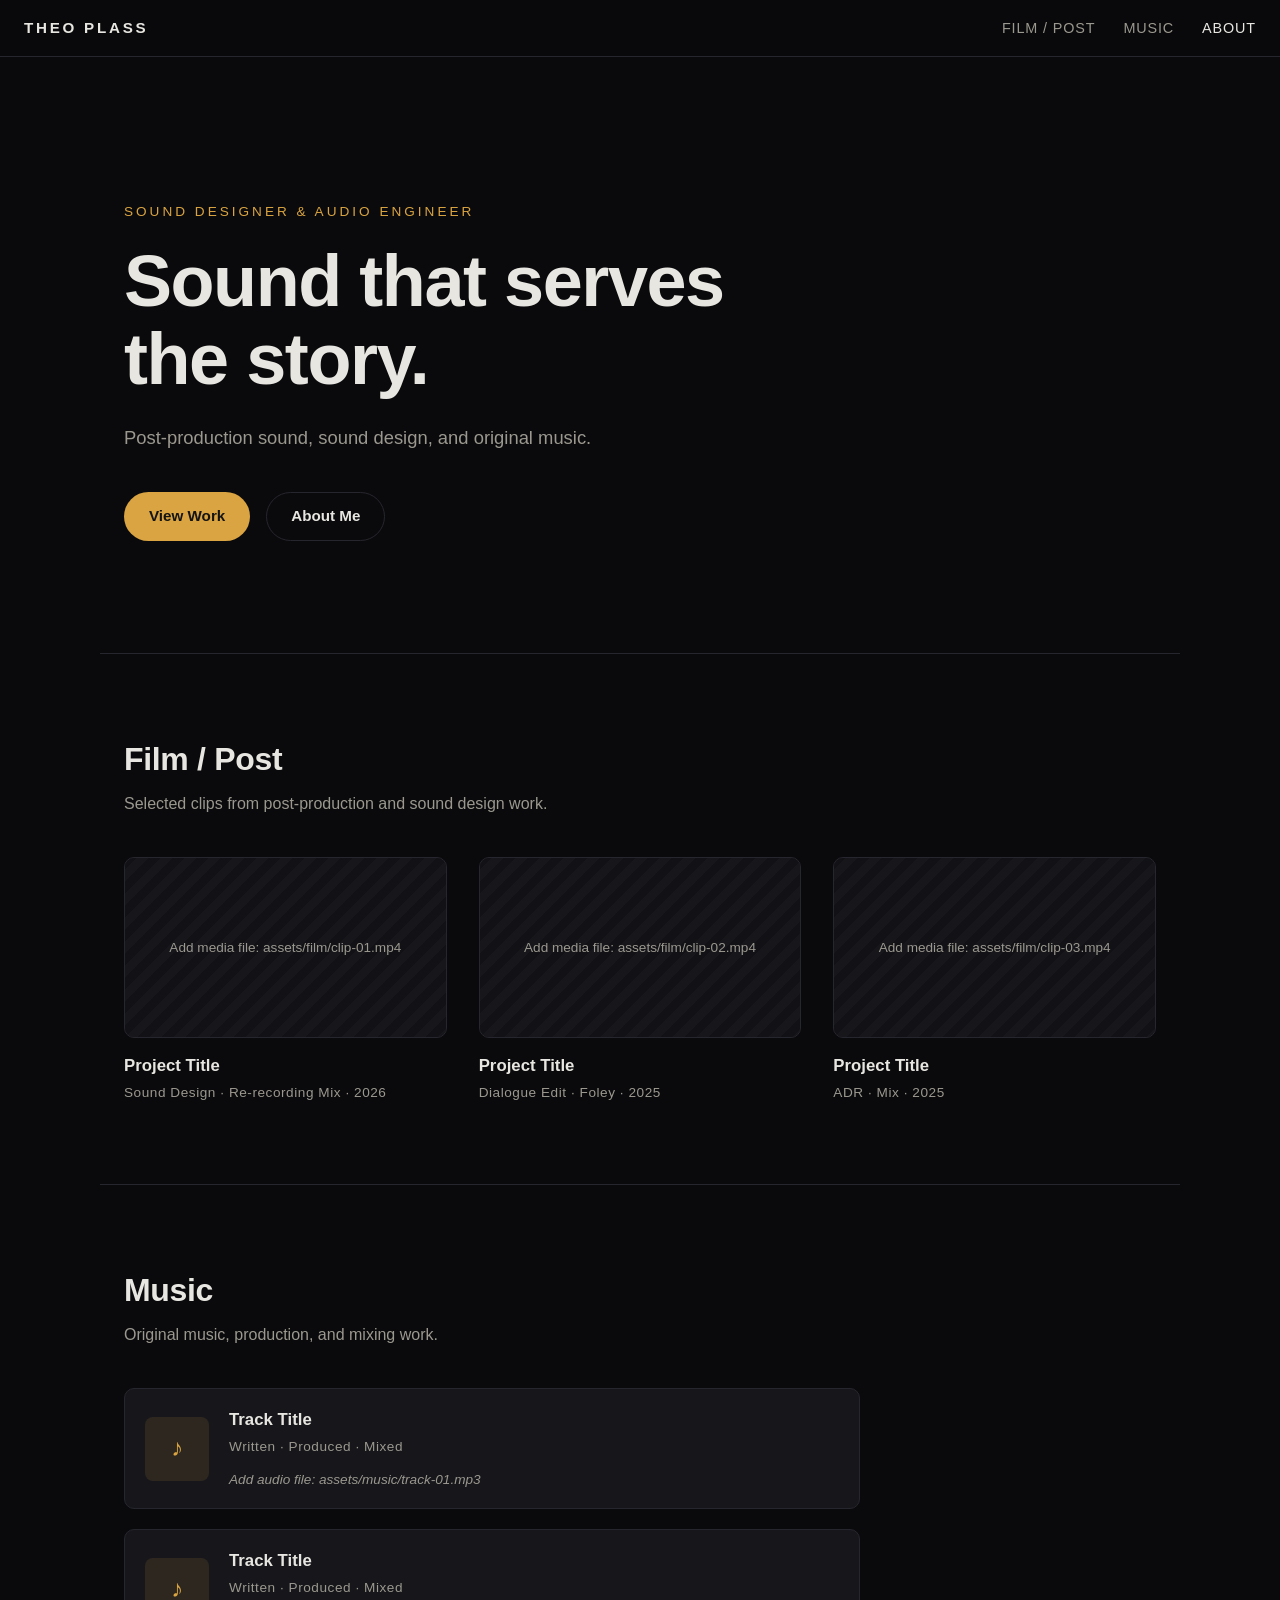
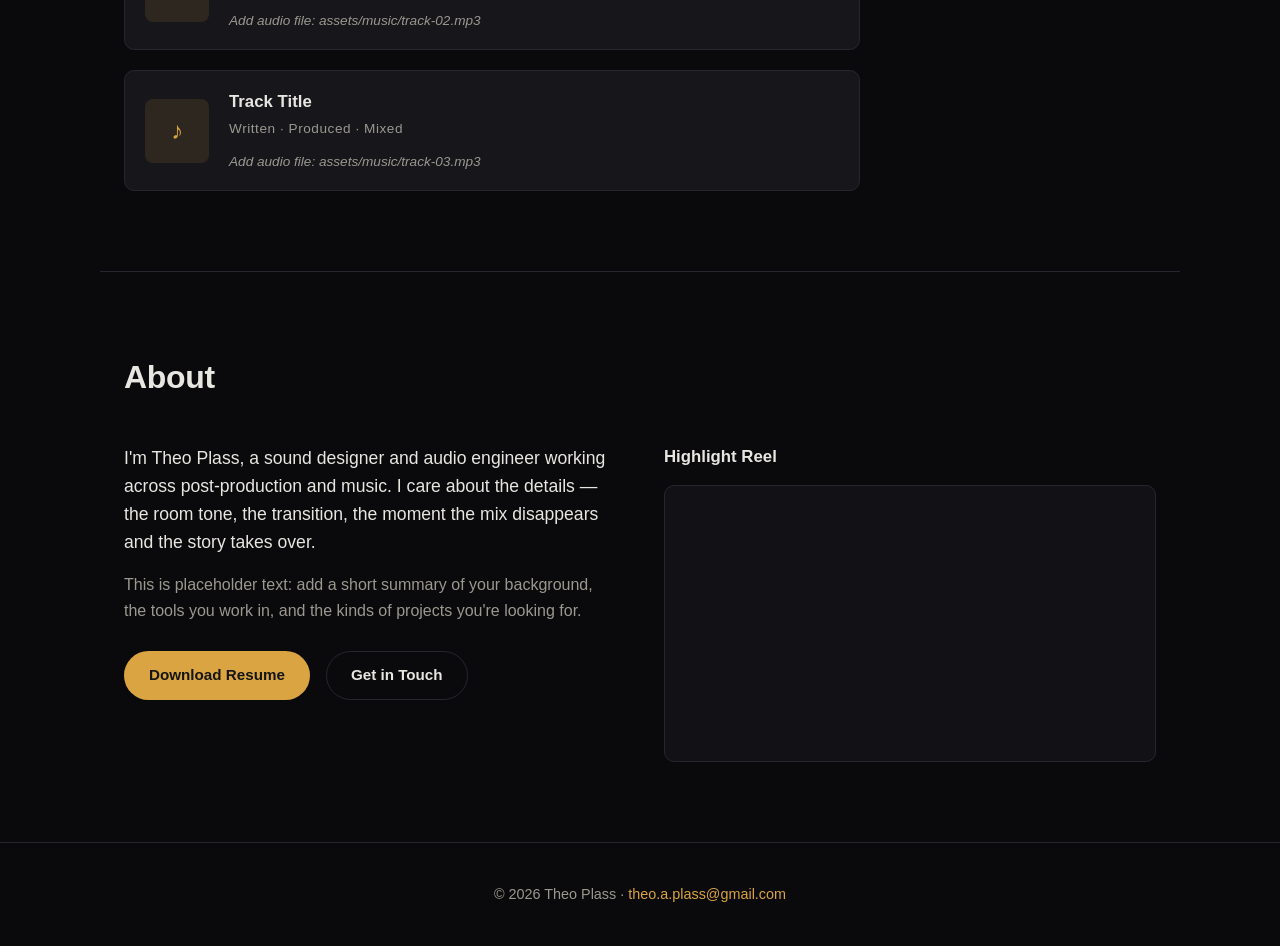
==== index.html @ 1b16e576 "Rename site to Theo Plass; embed Vimeo edit reel as highlight reel This portfolio is for Theo, not H" ====
<!DOCTYPE html>
<html lang="en">
<head>
  <meta charset="UTF-8">
  <meta name="viewport" content="width=device-width, initial-scale=1.0">
  <meta name="description" content="Theo Plass — Sound Designer & Audio Engineer. Portfolio of film/post-production sound work and original music.">
  <title>Theo Plass — Sound Designer &amp; Audio Engineer</title>
  <link rel="icon" href="data:image/svg+xml,<svg xmlns='http://www.w3.org/2000/svg' viewBox='0 0 64 64'><rect width='64' height='64' rx='12' fill='%230a0a0c'/><g fill='%23d9a441'><rect x='12' y='24' width='6' height='16' rx='3'/><rect x='25' y='14' width='6' height='36' rx='3'/><rect x='38' y='20' width='6' height='24' rx='3'/><rect x='51' y='27' width='6' height='10' rx='3'/></g></svg>">
  <link rel="stylesheet" href="css/style.css">
</head>
<body>

  <header class="site-header">
    <a class="wordmark" href="#top">THEO&nbsp;PLASS</a>
    <nav class="site-nav" aria-label="Main">
      <a href="#film">Film / Post</a>
      <a href="#music">Music</a>
      <a href="#about">About</a>
    </nav>
  </header>

  <main id="top">

    <!-- ============ HERO ============ -->
    <section class="hero">
      <p class="hero-kicker">Sound Designer &amp; Audio Engineer</p>
      <h1 class="hero-title">Sound that serves<br>the story.</h1>
      <p class="hero-sub">
        <!-- Replace with a one-line pitch about yourself -->
        Post-production sound, sound design, and original music.
      </p>
      <div class="hero-actions">
        <a class="btn btn-primary" href="#film">View Work</a>
        <a class="btn btn-ghost" href="#about">About Me</a>
      </div>
    </section>

    <!-- ============ FILM / POST ============ -->
    <section id="film" class="section">
      <div class="section-head">
        <h2>Film / Post</h2>
        <p class="section-sub">Selected clips from post-production and sound design work.</p>
      </div>

      <div class="clip-grid">
        <!--
          To add a clip: drop the video file in assets/film/ and copy this card.
          Update the src, title, and role/description text.
          For a Vimeo/YouTube clip, replace the <video> with the platform's <iframe> embed.
        -->
        <article class="clip-card">
          <div class="media-frame">
            <video controls preload="metadata" src="assets/film/clip-01.mp4"></video>
          </div>
          <h3 class="card-title">Project Title</h3>
          <p class="card-meta">Sound Design · Re-recording Mix · 2026</p>
        </article>

        <article class="clip-card">
          <div class="media-frame">
            <video controls preload="metadata" src="assets/film/clip-02.mp4"></video>
          </div>
          <h3 class="card-title">Project Title</h3>
          <p class="card-meta">Dialogue Edit · Foley · 2025</p>
        </article>

        <article class="clip-card">
          <div class="media-frame">
            <video controls preload="metadata" src="assets/film/clip-03.mp4"></video>
          </div>
          <h3 class="card-title">Project Title</h3>
          <p class="card-meta">ADR · Mix · 2025</p>
        </article>
      </div>
    </section>

    <!-- ============ MUSIC ============ -->
    <section id="music" class="section">
      <div class="section-head">
        <h2>Music</h2>
        <p class="section-sub">Original music, production, and mixing work.</p>
      </div>

      <div class="track-list">
        <!--
          To add a track: drop the audio file in assets/music/ and copy this row.
          Optionally add cover art in assets/img/ and set it as the .track-art img src.
          For SoundCloud/Spotify/Bandcamp, replace the row with the platform's embed iframe.
        -->
        <article class="track">
          <div class="track-art" aria-hidden="true"><span>♪</span></div>
          <div class="track-body">
            <h3 class="card-title">Track Title</h3>
            <p class="card-meta">Written · Produced · Mixed</p>
            <audio controls preload="metadata" src="assets/music/track-01.mp3"></audio>
          </div>
        </article>

        <article class="track">
          <div class="track-art" aria-hidden="true"><span>♪</span></div>
          <div class="track-body">
            <h3 class="card-title">Track Title</h3>
            <p class="card-meta">Written · Produced · Mixed</p>
            <audio controls preload="metadata" src="assets/music/track-02.mp3"></audio>
          </div>
        </article>

        <article class="track">
          <div class="track-art" aria-hidden="true"><span>♪</span></div>
          <div class="track-body">
            <h3 class="card-title">Track Title</h3>
            <p class="card-meta">Written · Produced · Mixed</p>
            <audio controls preload="metadata" src="assets/music/track-03.mp3"></audio>
          </div>
        </article>
      </div>
    </section>

    <!-- ============ ABOUT ============ -->
    <section id="about" class="section">
      <div class="section-head">
        <h2>About</h2>
      </div>

      <div class="about-grid">
        <div class="about-text">
          <!-- Replace with Theo's real bio -->
          <p>
            I'm Theo Plass, a sound designer and audio engineer working across
            post-production and music. I care about the details — the room tone,
            the transition, the moment the mix disappears and the story takes over.
          </p>
          <p>
            This is placeholder text: add a short summary of your background,
            the tools you work in, and the kinds of projects you're looking for.
          </p>
          <div class="about-actions">
            <a class="btn btn-primary" href="assets/resume/theo-plass-resume.pdf" download>Download Resume</a>
            <a class="btn btn-ghost" href="mailto:theo.a.plass@gmail.com">Get in Touch</a>
          </div>
        </div>

        <div class="about-reel">
          <h3 class="card-title">Highlight Reel</h3>
          <div class="media-frame">
            <iframe src="https://player.vimeo.com/video/1170130336?app_id=122963&title=0&byline=0&portrait=0"
                    title="Theo Plass — Edit Reel 2026"
                    allow="autoplay; fullscreen; picture-in-picture; clipboard-write; encrypted-media; web-share"
                    referrerpolicy="strict-origin-when-cross-origin"></iframe>
          </div>
        </div>
      </div>
    </section>

  </main>

  <footer class="site-footer">
    <p>© 2026 Theo Plass · <a href="mailto:theo.a.plass@gmail.com">theo.a.plass@gmail.com</a></p>
  </footer>

  <script src="js/main.js"></script>
</body>
</html>
---- css/style.css ----
/* ============================================================
   Harlan Plass — portfolio
   Dark cinematic theme
   ============================================================ */

:root {
  --bg: #0a0a0c;
  --bg-raised: #121216;
  --bg-card: #16161b;
  --line: #26262e;
  --text: #e8e6e1;
  --text-dim: #9b988f;
  --accent: #d9a441;
  --accent-soft: rgba(217, 164, 65, 0.12);
  --radius: 10px;
  --max-w: 1080px;
}

* { margin: 0; padding: 0; box-sizing: border-box; }

html { scroll-behavior: smooth; }

body {
  background: var(--bg);
  color: var(--text);
  font-family: -apple-system, BlinkMacSystemFont, "Segoe UI", Helvetica, Arial, sans-serif;
  line-height: 1.6;
  -webkit-font-smoothing: antialiased;
}

img, video { max-width: 100%; display: block; }

a { color: var(--accent); text-decoration: none; }
a:hover { text-decoration: underline; }

/* ---------- header ---------- */

.site-header {
  position: sticky;
  top: 0;
  z-index: 10;
  display: flex;
  flex-wrap: wrap;
  row-gap: 0.4rem;
  align-items: center;
  justify-content: space-between;
  padding: 1rem 1.5rem;
  background: rgba(10, 10, 12, 0.85);
  backdrop-filter: blur(12px);
  border-bottom: 1px solid var(--line);
}

.wordmark {
  font-weight: 700;
  letter-spacing: 0.18em;
  font-size: 0.95rem;
  color: var(--text);
}
.wordmark:hover { text-decoration: none; color: var(--accent); }

.site-nav { display: flex; gap: 1.75rem; }

.site-nav a {
  color: var(--text-dim);
  font-size: 0.9rem;
  letter-spacing: 0.06em;
  text-transform: uppercase;
  white-space: nowrap;
}
.site-nav a:hover,
.site-nav a.active { color: var(--text); text-decoration: none; }

/* ---------- hero ---------- */

.hero {
  max-width: var(--max-w);
  margin: 0 auto;
  padding: 9rem 1.5rem 7rem;
}

.hero-kicker {
  color: var(--accent);
  text-transform: uppercase;
  letter-spacing: 0.22em;
  font-size: 0.85rem;
  margin-bottom: 1.25rem;
}

.hero-title {
  font-size: clamp(2.5rem, 7vw, 4.5rem);
  line-height: 1.08;
  font-weight: 700;
  letter-spacing: -0.02em;
}

.hero-sub {
  color: var(--text-dim);
  font-size: 1.15rem;
  margin-top: 1.5rem;
  max-width: 34rem;
}

.hero-actions { display: flex; gap: 1rem; margin-top: 2.5rem; }

/* ---------- buttons ---------- */

.btn {
  display: inline-block;
  padding: 0.7rem 1.5rem;
  border-radius: 999px;
  font-size: 0.95rem;
  font-weight: 600;
  border: 1px solid transparent;
}
.btn:hover { text-decoration: none; }

.btn-primary { background: var(--accent); color: #141414; }
.btn-primary:hover { filter: brightness(1.1); }

.btn-ghost { border-color: var(--line); color: var(--text); }
.btn-ghost:hover { border-color: var(--accent); color: var(--accent); }

/* ---------- sections ---------- */

.section {
  max-width: var(--max-w);
  margin: 0 auto;
  padding: 5rem 1.5rem;
  border-top: 1px solid var(--line);
}

.section-head { margin-bottom: 2.5rem; }

.section-head h2 {
  font-size: 2rem;
  letter-spacing: -0.01em;
}

.section-sub { color: var(--text-dim); margin-top: 0.4rem; }

.card-title { font-size: 1.05rem; font-weight: 600; }

.card-meta {
  color: var(--text-dim);
  font-size: 0.85rem;
  letter-spacing: 0.04em;
  margin-top: 0.15rem;
}

/* ---------- media frames (video) ---------- */

.media-frame {
  position: relative;
  aspect-ratio: 16 / 9;
  background: var(--bg-raised);
  border: 1px solid var(--line);
  border-radius: var(--radius);
  overflow: hidden;
}

.media-frame video,
.media-frame iframe {
  width: 100%;
  height: 100%;
  border: 0;
  object-fit: cover;
}

/* shown by js when the media file is missing */
.media-frame.missing::after {
  content: "Add media file: " attr(data-src);
  position: absolute;
  inset: 0;
  display: flex;
  align-items: center;
  justify-content: center;
  text-align: center;
  padding: 1rem;
  font-size: 0.85rem;
  color: var(--text-dim);
  background:
    linear-gradient(135deg, var(--bg-raised) 25%, var(--bg-card) 25%, var(--bg-card) 50%,
      var(--bg-raised) 50%, var(--bg-raised) 75%, var(--bg-card) 75%);
  background-size: 24px 24px;
}
.media-frame.missing video { visibility: hidden; }

/* ---------- film grid ---------- */

.clip-grid {
  display: grid;
  grid-template-columns: repeat(auto-fill, minmax(300px, 1fr));
  gap: 2rem;
}

.clip-card .card-title { margin-top: 0.9rem; }

/* ---------- music ---------- */

.track-list { display: grid; gap: 1.25rem; max-width: 46rem; }

.track {
  display: flex;
  gap: 1.25rem;
  align-items: center;
  background: var(--bg-card);
  border: 1px solid var(--line);
  border-radius: var(--radius);
  padding: 1.1rem 1.25rem;
}

.track-art {
  flex: 0 0 64px;
  height: 64px;
  border-radius: 8px;
  background: var(--accent-soft);
  color: var(--accent);
  display: flex;
  align-items: center;
  justify-content: center;
  font-size: 1.5rem;
  overflow: hidden;
}
.track-art img { width: 100%; height: 100%; object-fit: cover; }

.track-body { flex: 1; min-width: 0; }

.track-body audio {
  width: 100%;
  margin-top: 0.7rem;
  height: 36px;
}

.track-body audio.missing { display: none; }

.missing-note {
  margin-top: 0.7rem;
  font-size: 0.85rem;
  color: var(--text-dim);
  font-style: italic;
}

/* ---------- about ---------- */

.about-grid {
  display: grid;
  grid-template-columns: 1fr 1fr;
  gap: 3rem;
  align-items: start;
}

.about-text p { color: var(--text-dim); margin-bottom: 1rem; }
.about-text p:first-child { color: var(--text); font-size: 1.1rem; }

.about-actions { display: flex; gap: 1rem; margin-top: 1.75rem; flex-wrap: wrap; }

.about-reel .media-frame { margin-top: 0.9rem; }

/* ---------- footer ---------- */

.site-footer {
  border-top: 1px solid var(--line);
  padding: 2.5rem 1.5rem;
  text-align: center;
  color: var(--text-dim);
  font-size: 0.9rem;
}

/* ---------- responsive ---------- */

@media (max-width: 760px) {
  .about-grid { grid-template-columns: 1fr; }
  .hero { padding: 6rem 1.5rem 4.5rem; }
  .site-nav { gap: 1rem; }
  .site-nav a { font-size: 0.8rem; }
  .wordmark { font-size: 0.85rem; letter-spacing: 0.14em; }
}
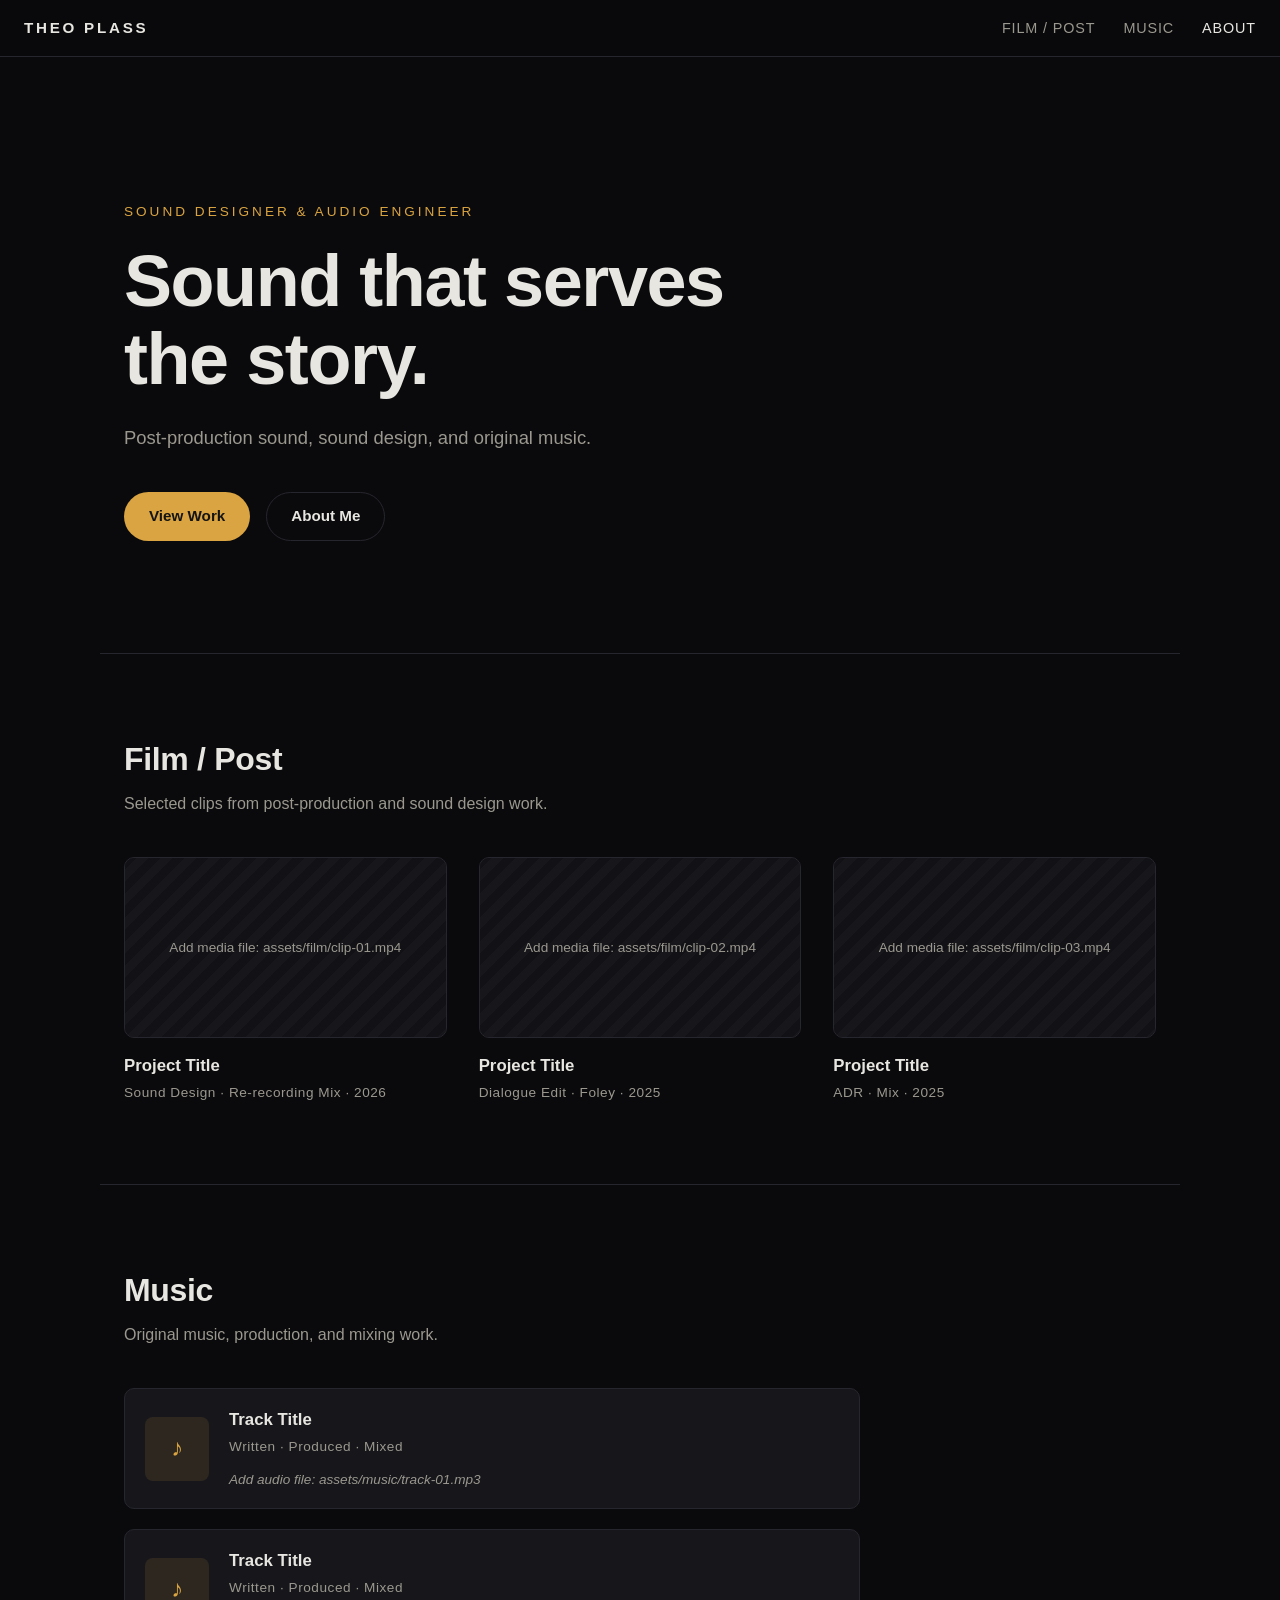
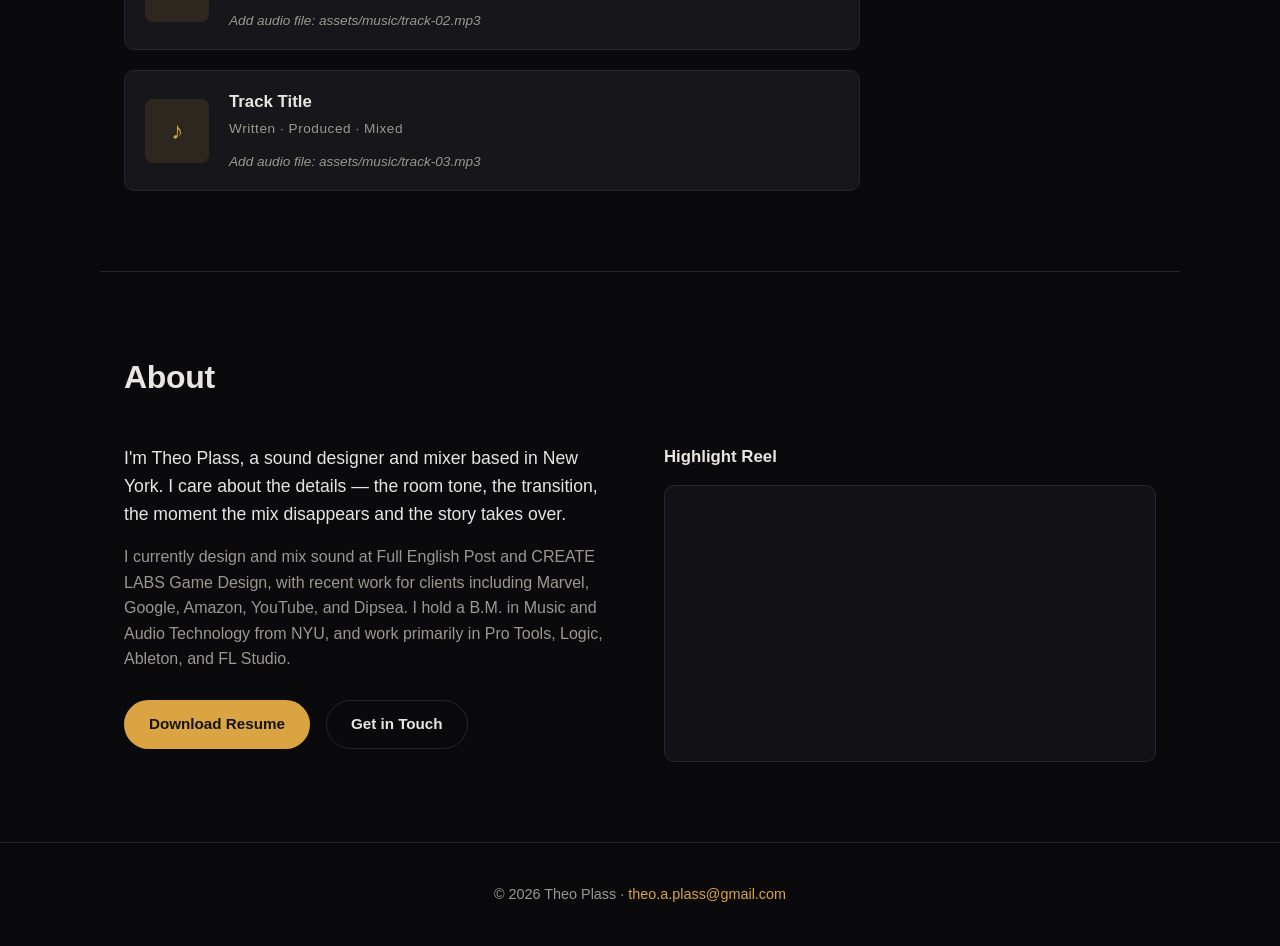
==== commit bf0649ca: "Add resume PDF; write real About bio from resume content Replaces the placeholder About paragraphs w" ====
--- a/index.html
+++ b/index.html
@@ -124,15 +124,16 @@
 
       <div class="about-grid">
         <div class="about-text">
-          <!-- Replace with Theo's real bio -->
           <p>
-            I'm Theo Plass, a sound designer and audio engineer working across
-            post-production and music. I care about the details — the room tone,
-            the transition, the moment the mix disappears and the story takes over.
+            I'm Theo Plass, a sound designer and mixer based in New York. I care
+            about the details — the room tone, the transition, the moment the
+            mix disappears and the story takes over.
           </p>
           <p>
-            This is placeholder text: add a short summary of your background,
-            the tools you work in, and the kinds of projects you're looking for.
+            I currently design and mix sound at Full English Post and CREATE LABS
+            Game Design, with recent work for clients including Marvel, Google,
+            Amazon, YouTube, and Dipsea. I hold a B.M. in Music and Audio Technology
+            from NYU, and work primarily in Pro Tools, Logic, Ableton, and FL Studio.
           </p>
           <div class="about-actions">
             <a class="btn btn-primary" href="assets/resume/theo-plass-resume.pdf" download>Download Resume</a>
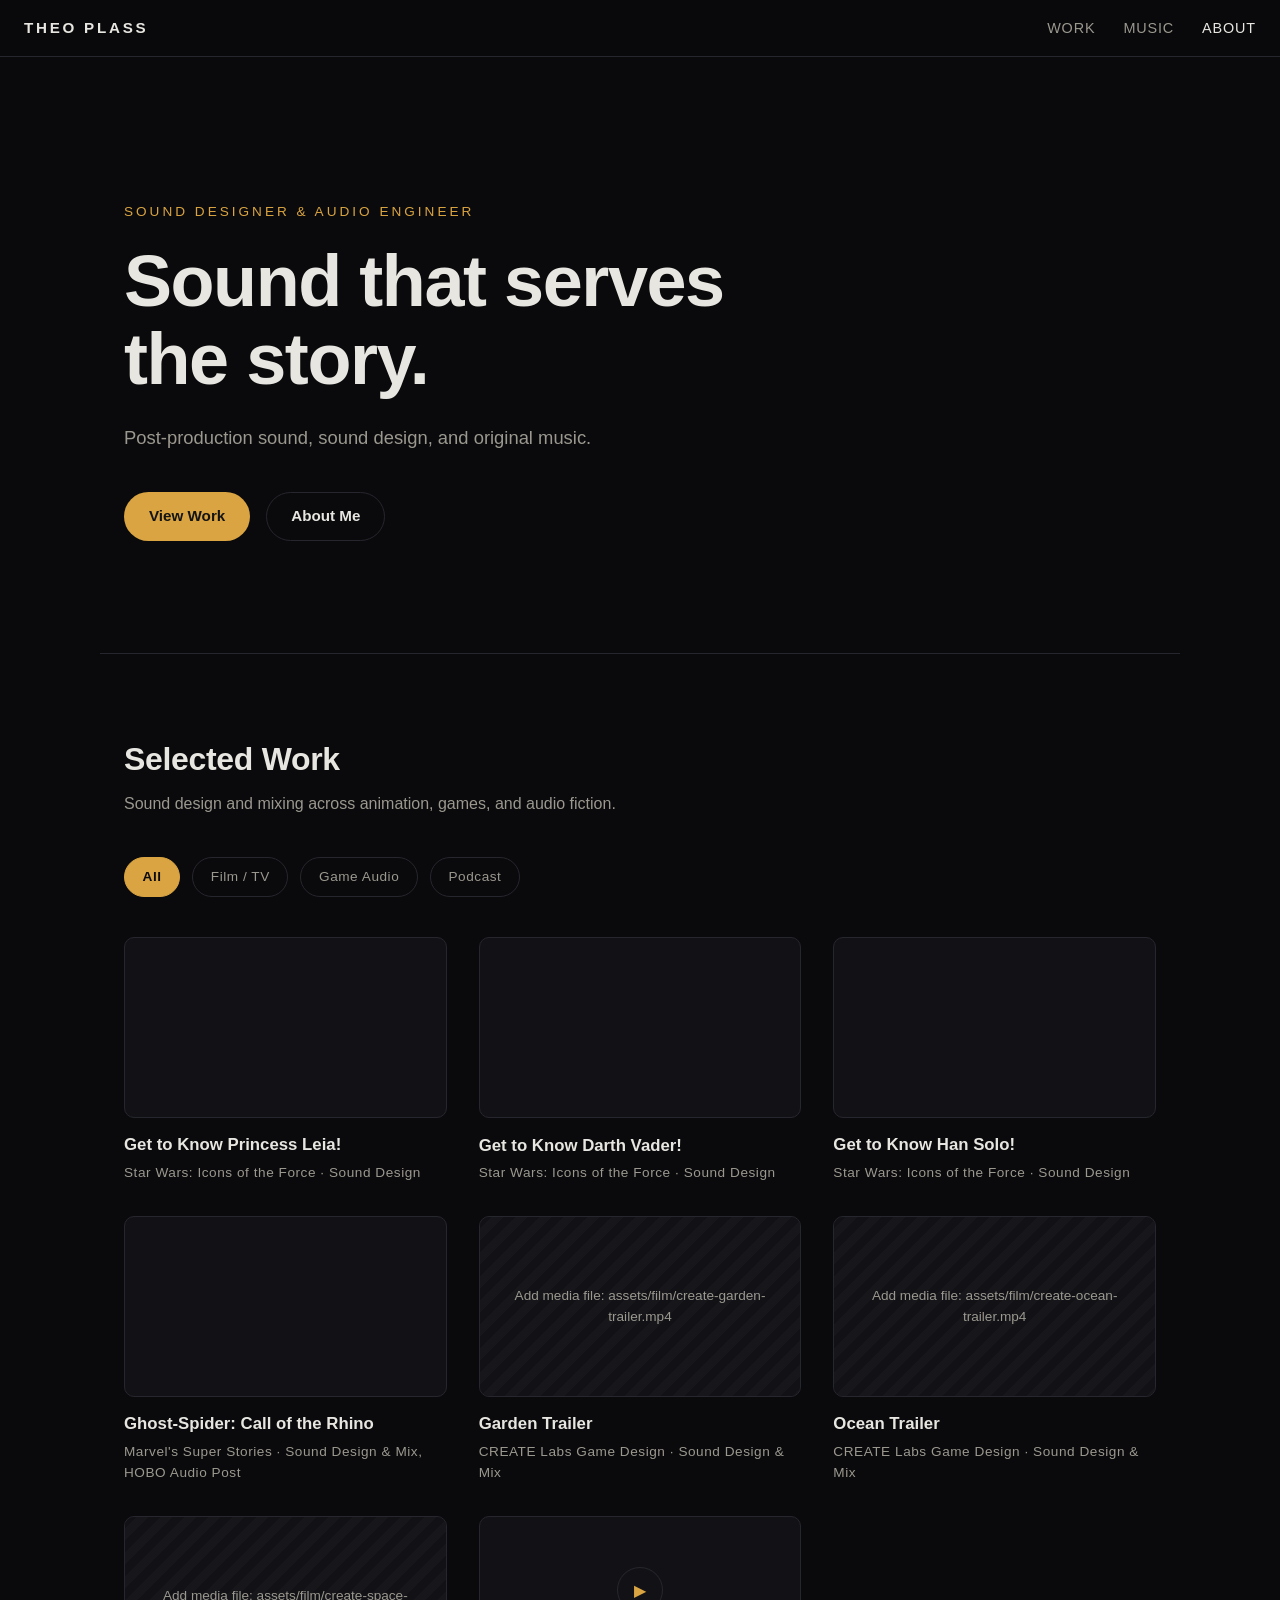
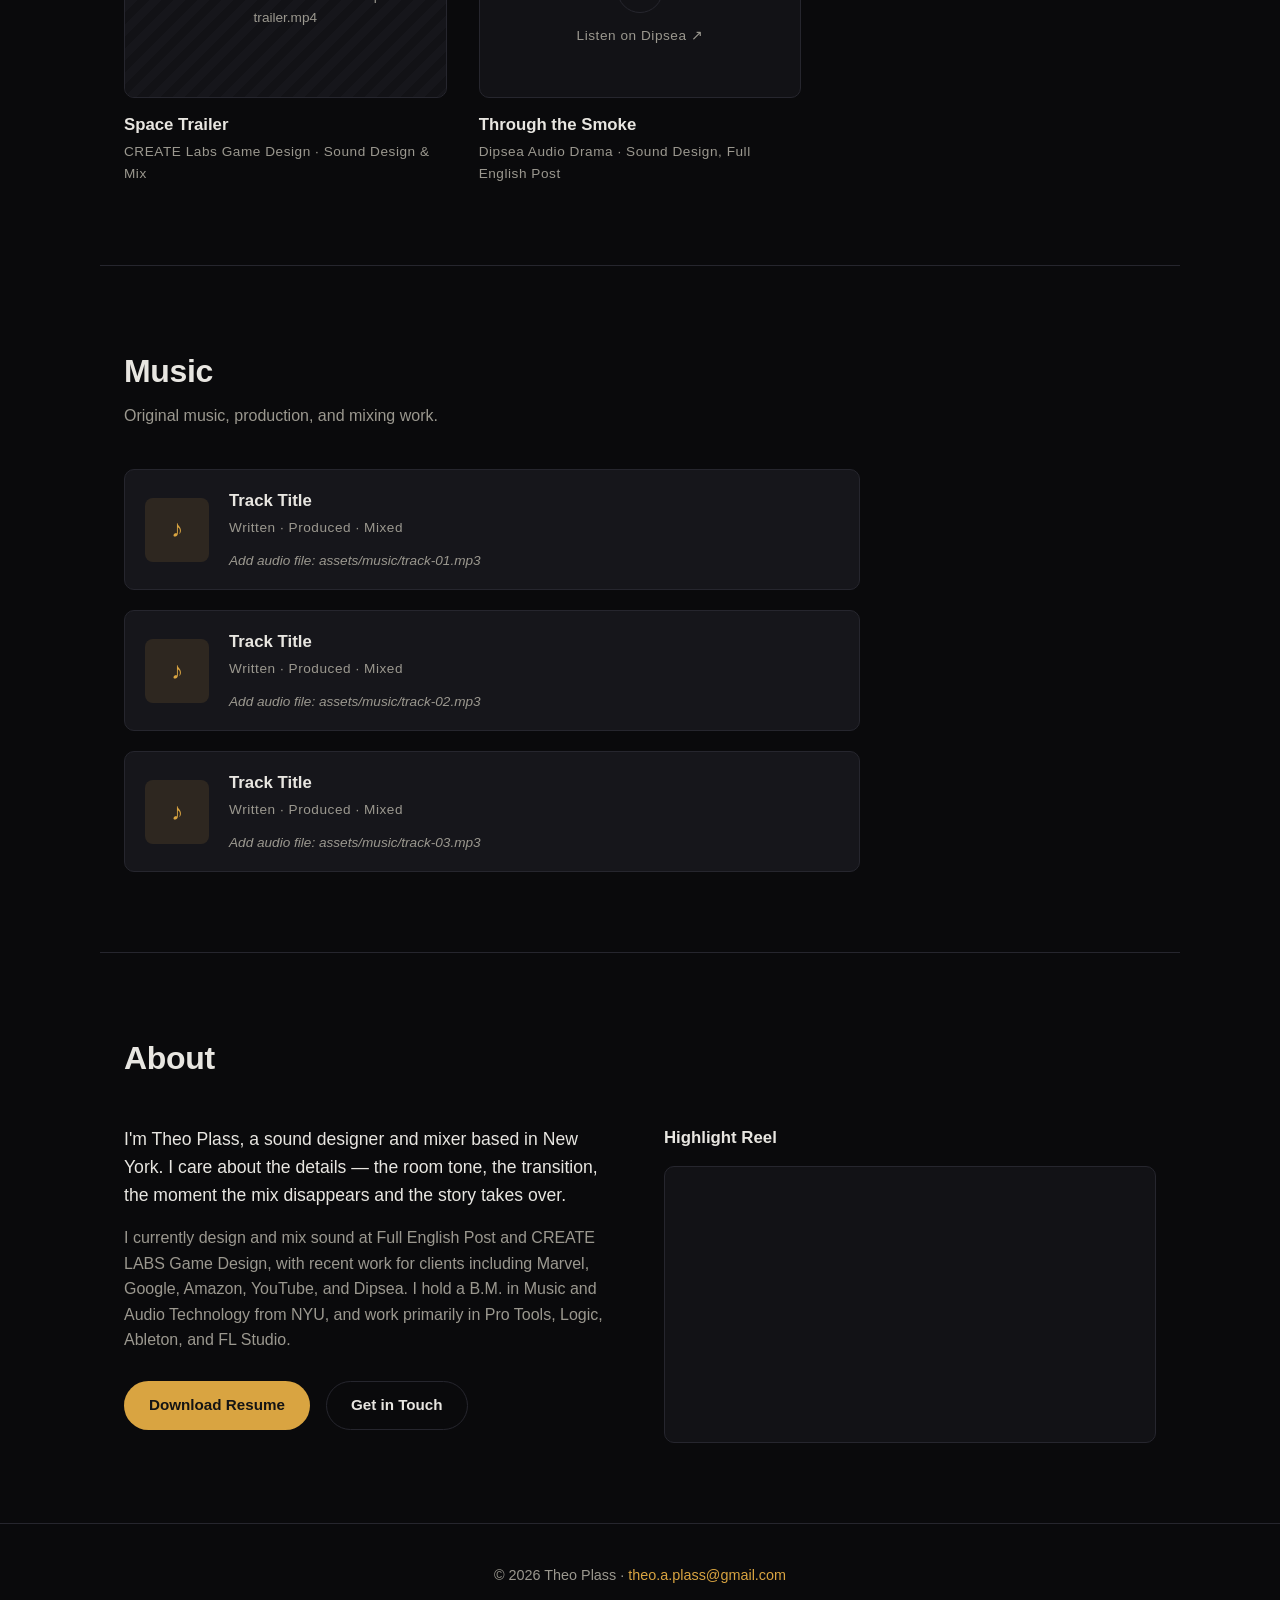
==== commit 4b41d810: "Replace Film/Post placeholders with a filterable Selected Work grid Adds real samples in the style o" ====
--- a/index.html
+++ b/index.html
@@ -13,7 +13,7 @@
   <header class="site-header">
     <a class="wordmark" href="#top">THEO&nbsp;PLASS</a>
     <nav class="site-nav" aria-label="Main">
-      <a href="#film">Film / Post</a>
+      <a href="#work">Work</a>
       <a href="#music">Music</a>
       <a href="#about">About</a>
     </nav>
@@ -30,46 +30,105 @@
         Post-production sound, sound design, and original music.
       </p>
       <div class="hero-actions">
-        <a class="btn btn-primary" href="#film">View Work</a>
+        <a class="btn btn-primary" href="#work">View Work</a>
         <a class="btn btn-ghost" href="#about">About Me</a>
       </div>
     </section>
 
-    <!-- ============ FILM / POST ============ -->
-    <section id="film" class="section">
+    <!-- ============ SELECTED WORK ============ -->
+    <section id="work" class="section">
       <div class="section-head">
-        <h2>Film / Post</h2>
-        <p class="section-sub">Selected clips from post-production and sound design work.</p>
-      </div>
-
-      <div class="clip-grid">
+        <h2>Selected Work</h2>
+        <p class="section-sub">Sound design and mixing across animation, games, and audio fiction.</p>
+      </div>
+
+      <div class="work-filters" role="group" aria-label="Filter selected work by category">
+        <button type="button" class="work-filter is-active" data-filter="all" aria-pressed="true">All</button>
+        <button type="button" class="work-filter" data-filter="film-tv" aria-pressed="false">Film / TV</button>
+        <button type="button" class="work-filter" data-filter="game-audio" aria-pressed="false">Game Audio</button>
+        <button type="button" class="work-filter" data-filter="podcast" aria-pressed="false">Podcast</button>
+      </div>
+
+      <div class="work-grid">
         <!--
-          To add a clip: drop the video file in assets/film/ and copy this card.
-          Update the src, title, and role/description text.
-          For a Vimeo/YouTube clip, replace the <video> with the platform's <iframe> embed.
+          To add a piece of work: copy a card, set data-category to one of
+          film-tv / game-audio / podcast (or a new value — add a matching
+          filter button above), and swap the embed, title, and credit line.
         -->
-        <article class="clip-card">
-          <div class="media-frame">
-            <video controls preload="metadata" src="assets/film/clip-01.mp4"></video>
-          </div>
-          <h3 class="card-title">Project Title</h3>
-          <p class="card-meta">Sound Design · Re-recording Mix · 2026</p>
-        </article>
-
-        <article class="clip-card">
-          <div class="media-frame">
-            <video controls preload="metadata" src="assets/film/clip-02.mp4"></video>
-          </div>
-          <h3 class="card-title">Project Title</h3>
-          <p class="card-meta">Dialogue Edit · Foley · 2025</p>
-        </article>
-
-        <article class="clip-card">
-          <div class="media-frame">
-            <video controls preload="metadata" src="assets/film/clip-03.mp4"></video>
-          </div>
-          <h3 class="card-title">Project Title</h3>
-          <p class="card-meta">ADR · Mix · 2025</p>
+        <article class="work-card" data-category="film-tv">
+          <div class="media-frame">
+            <iframe src="https://www.youtube.com/embed/upkp6j7S69U" title="Get to Know Princess Leia! — Star Wars: Icons of the Force"
+                    loading="lazy" allow="accelerometer; autoplay; clipboard-write; encrypted-media; gyroscope; picture-in-picture"
+                    allowfullscreen></iframe>
+          </div>
+          <h3 class="card-title">Get to Know Princess Leia!</h3>
+          <p class="card-meta">Star Wars: Icons of the Force · Sound Design</p>
+        </article>
+
+        <article class="work-card" data-category="film-tv">
+          <div class="media-frame">
+            <iframe src="https://www.youtube.com/embed/Q9laRy5OYW8" title="Get to Know Darth Vader! — Star Wars: Icons of the Force"
+                    loading="lazy" allow="accelerometer; autoplay; clipboard-write; encrypted-media; gyroscope; picture-in-picture"
+                    allowfullscreen></iframe>
+          </div>
+          <h3 class="card-title">Get to Know Darth Vader!</h3>
+          <p class="card-meta">Star Wars: Icons of the Force · Sound Design</p>
+        </article>
+
+        <article class="work-card" data-category="film-tv">
+          <div class="media-frame">
+            <iframe src="https://www.youtube.com/embed/E98DrGfgNow" title="Get to Know Han Solo! — Star Wars: Icons of the Force"
+                    loading="lazy" allow="accelerometer; autoplay; clipboard-write; encrypted-media; gyroscope; picture-in-picture"
+                    allowfullscreen></iframe>
+          </div>
+          <h3 class="card-title">Get to Know Han Solo!</h3>
+          <p class="card-meta">Star Wars: Icons of the Force · Sound Design</p>
+        </article>
+
+        <article class="work-card" data-category="film-tv">
+          <div class="media-frame">
+            <iframe src="https://www.youtube.com/embed/u_9VSUQEDnI" title="Ghost-Spider: Call of the Rhino — Marvel's Super Stories"
+                    loading="lazy" allow="accelerometer; autoplay; clipboard-write; encrypted-media; gyroscope; picture-in-picture"
+                    allowfullscreen></iframe>
+          </div>
+          <h3 class="card-title">Ghost-Spider: Call of the Rhino</h3>
+          <p class="card-meta">Marvel's Super Stories · Sound Design &amp; Mix, HOBO Audio Post</p>
+        </article>
+
+        <article class="work-card" data-category="game-audio">
+          <div class="media-frame">
+            <video controls preload="metadata" src="assets/film/create-garden-trailer.mp4"></video>
+          </div>
+          <h3 class="card-title">Garden Trailer</h3>
+          <p class="card-meta">CREATE Labs Game Design · Sound Design &amp; Mix</p>
+        </article>
+
+        <article class="work-card" data-category="game-audio">
+          <div class="media-frame">
+            <video controls preload="metadata" src="assets/film/create-ocean-trailer.mp4"></video>
+          </div>
+          <h3 class="card-title">Ocean Trailer</h3>
+          <p class="card-meta">CREATE Labs Game Design · Sound Design &amp; Mix</p>
+        </article>
+
+        <article class="work-card" data-category="game-audio">
+          <div class="media-frame">
+            <video controls preload="metadata" src="assets/film/create-space-trailer.mp4"></video>
+          </div>
+          <h3 class="card-title">Space Trailer</h3>
+          <p class="card-meta">CREATE Labs Game Design · Sound Design &amp; Mix</p>
+        </article>
+
+        <article class="work-card" data-category="podcast">
+          <a class="media-frame media-frame-link" href="https://www.dipseastories.com/audiobooks/through-the-smoke-series/"
+             target="_blank" rel="noopener">
+            <span class="link-frame-inner">
+              <span class="link-icon" aria-hidden="true">▶</span>
+              <span class="link-label">Listen on Dipsea ↗</span>
+            </span>
+          </a>
+          <h3 class="card-title">Through the Smoke</h3>
+          <p class="card-meta">Dipsea Audio Drama · Sound Design, Full English Post</p>
         </article>
       </div>
     </section>
--- a/css/style.css
+++ b/css/style.css
@@ -185,15 +185,78 @@
 }
 .media-frame.missing video { visibility: hidden; }
 
-/* ---------- film grid ---------- */
-
-.clip-grid {
+/* ---------- selected work ---------- */
+
+.work-filters {
+  display: flex;
+  gap: 0.75rem;
+  flex-wrap: wrap;
+  margin-bottom: 2.5rem;
+}
+
+.work-filter {
+  font: inherit;
+  font-size: 0.85rem;
+  letter-spacing: 0.04em;
+  color: var(--text-dim);
+  background: transparent;
+  border: 1px solid var(--line);
+  border-radius: 999px;
+  padding: 0.5rem 1.1rem;
+  cursor: pointer;
+  transition: color 0.15s, border-color 0.15s, background 0.15s;
+}
+.work-filter:hover { color: var(--text); border-color: var(--text-dim); }
+.work-filter.is-active {
+  color: var(--bg);
+  background: var(--accent);
+  border-color: var(--accent);
+  font-weight: 600;
+}
+
+.work-grid {
   display: grid;
   grid-template-columns: repeat(auto-fill, minmax(300px, 1fr));
   gap: 2rem;
 }
 
-.clip-card .card-title { margin-top: 0.9rem; }
+.work-card[hidden] { display: none; }
+
+.work-card .card-title { margin-top: 0.9rem; }
+
+.media-frame-link {
+  display: flex;
+  align-items: center;
+  justify-content: center;
+  cursor: pointer;
+}
+
+.link-frame-inner {
+  display: flex;
+  flex-direction: column;
+  align-items: center;
+  gap: 0.7rem;
+  color: var(--text-dim);
+  font-size: 0.85rem;
+  letter-spacing: 0.04em;
+}
+
+.link-icon {
+  width: 46px;
+  height: 46px;
+  border-radius: 50%;
+  border: 1px solid var(--line);
+  display: flex;
+  align-items: center;
+  justify-content: center;
+  color: var(--accent);
+  font-size: 1rem;
+  transition: border-color 0.15s;
+}
+
+.media-frame-link:hover { text-decoration: none; }
+.media-frame-link:hover .link-frame-inner { color: var(--text); }
+.media-frame-link:hover .link-icon { border-color: var(--accent); }
 
 /* ---------- music ---------- */
 
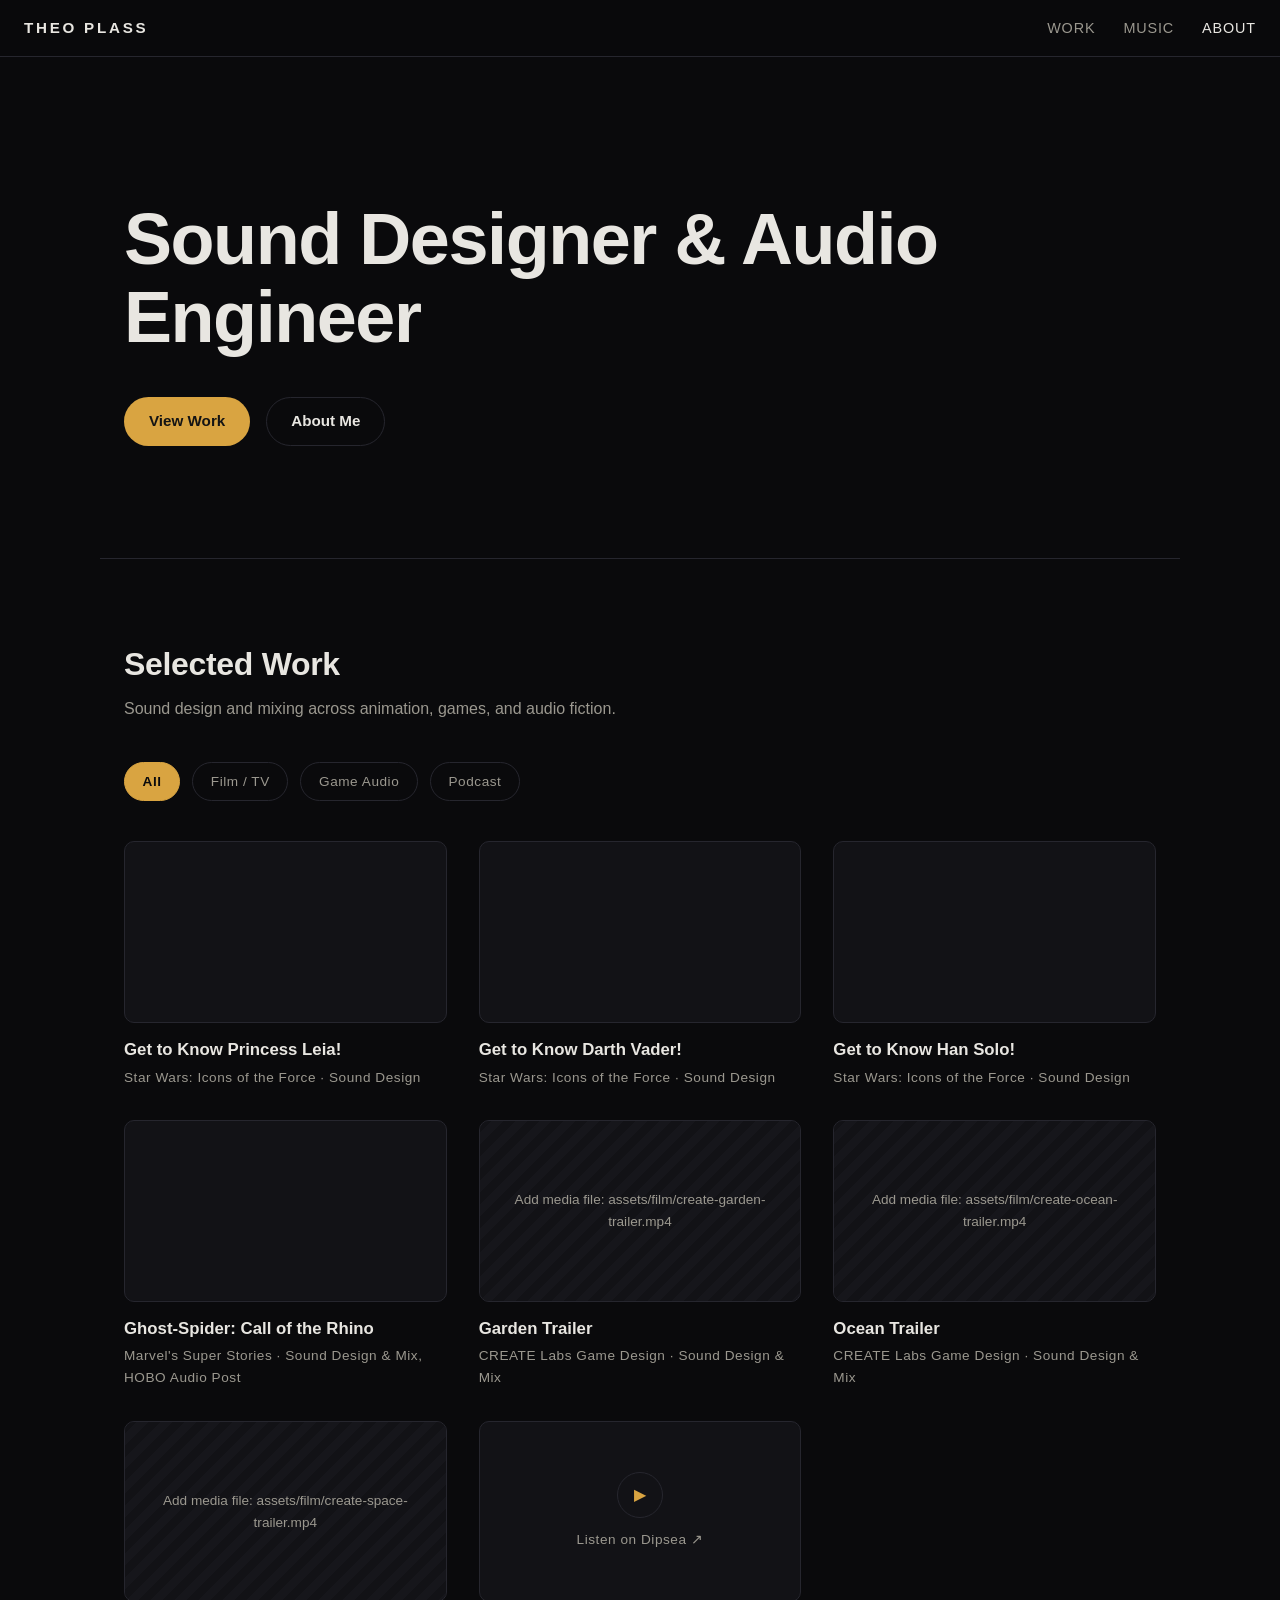
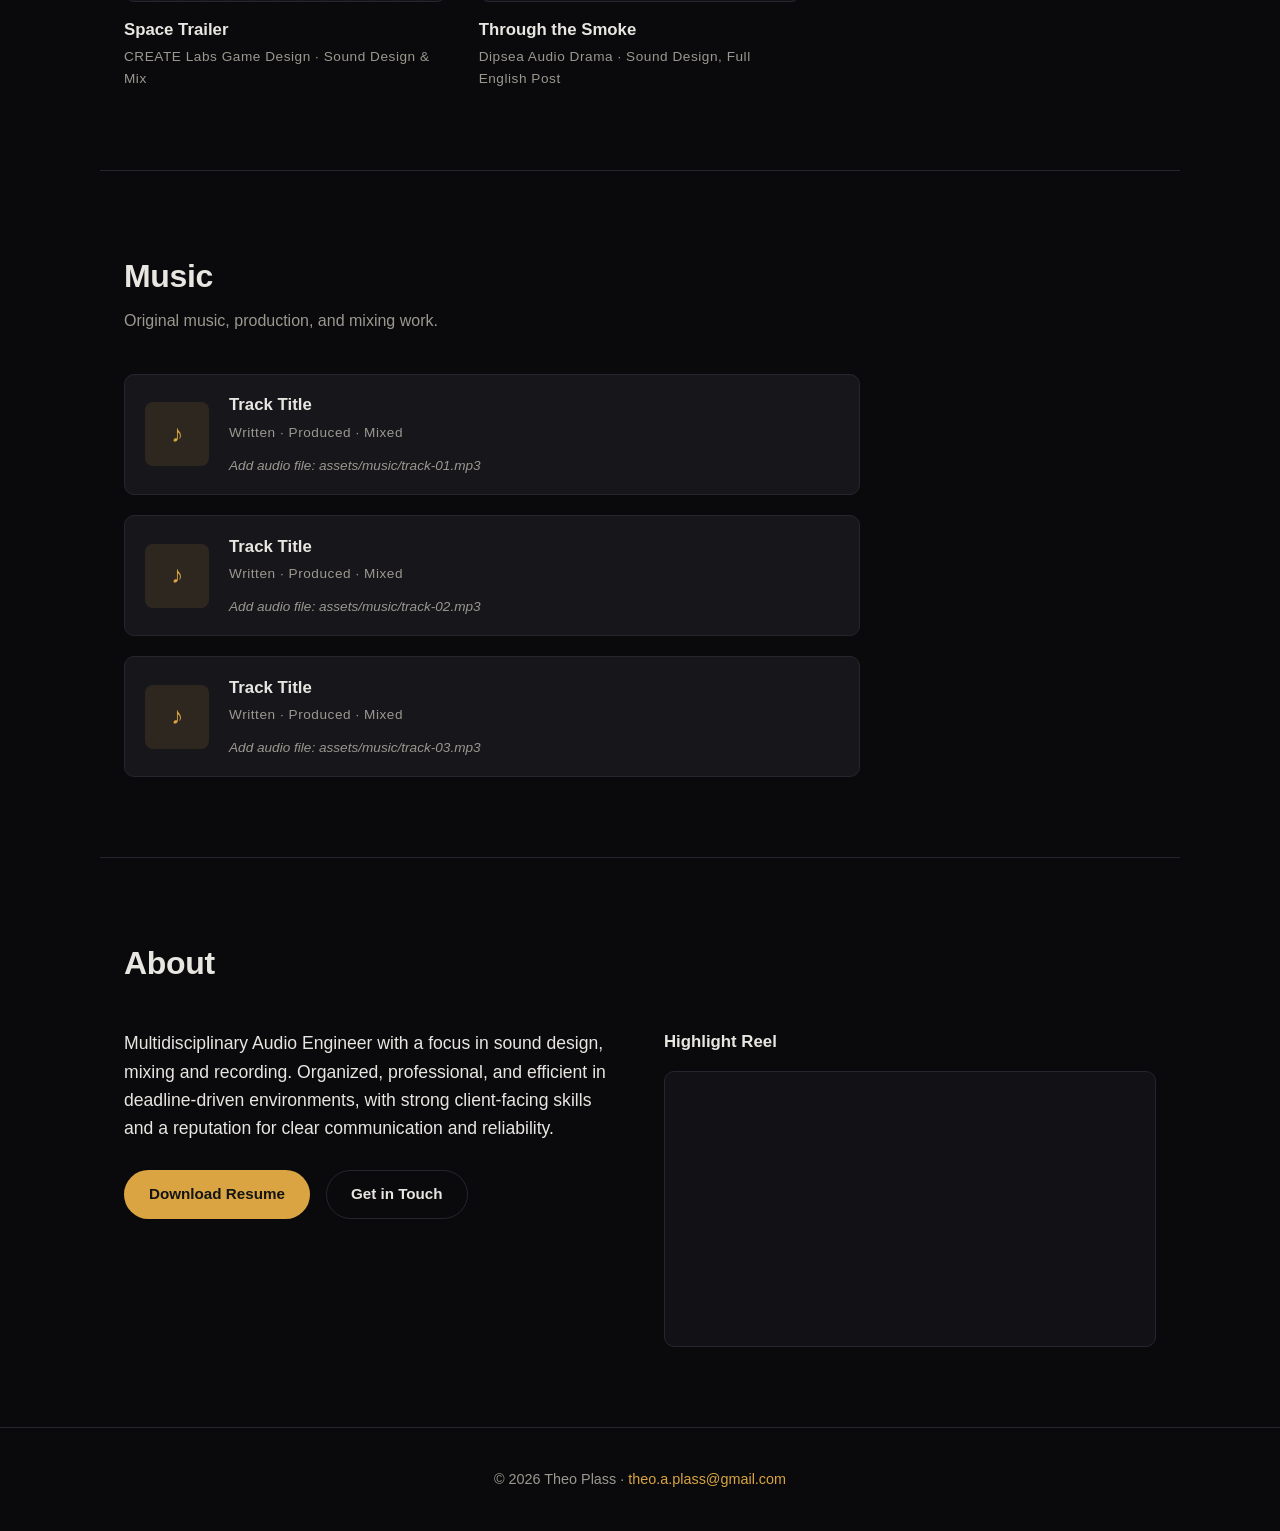
==== commit e2e932f6: "Simplify hero to role title only; use resume's summary as About bio Hero: drop the 'Sound that serve" ====
--- a/index.html
+++ b/index.html
@@ -23,12 +23,7 @@
 
     <!-- ============ HERO ============ -->
     <section class="hero">
-      <p class="hero-kicker">Sound Designer &amp; Audio Engineer</p>
-      <h1 class="hero-title">Sound that serves<br>the story.</h1>
-      <p class="hero-sub">
-        <!-- Replace with a one-line pitch about yourself -->
-        Post-production sound, sound design, and original music.
-      </p>
+      <h1 class="hero-title">Sound Designer &amp; Audio Engineer</h1>
       <div class="hero-actions">
         <a class="btn btn-primary" href="#work">View Work</a>
         <a class="btn btn-ghost" href="#about">About Me</a>
@@ -184,15 +179,10 @@
       <div class="about-grid">
         <div class="about-text">
           <p>
-            I'm Theo Plass, a sound designer and mixer based in New York. I care
-            about the details — the room tone, the transition, the moment the
-            mix disappears and the story takes over.
-          </p>
-          <p>
-            I currently design and mix sound at Full English Post and CREATE LABS
-            Game Design, with recent work for clients including Marvel, Google,
-            Amazon, YouTube, and Dipsea. I hold a B.M. in Music and Audio Technology
-            from NYU, and work primarily in Pro Tools, Logic, Ableton, and FL Studio.
+            Multidisciplinary Audio Engineer with a focus in sound design,
+            mixing and recording. Organized, professional, and efficient in
+            deadline-driven environments, with strong client-facing skills
+            and a reputation for clear communication and reliability.
           </p>
           <div class="about-actions">
             <a class="btn btn-primary" href="assets/resume/theo-plass-resume.pdf" download>Download Resume</a>
--- a/css/style.css
+++ b/css/style.css
@@ -78,26 +78,11 @@
   padding: 9rem 1.5rem 7rem;
 }
 
-.hero-kicker {
-  color: var(--accent);
-  text-transform: uppercase;
-  letter-spacing: 0.22em;
-  font-size: 0.85rem;
-  margin-bottom: 1.25rem;
-}
-
 .hero-title {
   font-size: clamp(2.5rem, 7vw, 4.5rem);
   line-height: 1.08;
   font-weight: 700;
   letter-spacing: -0.02em;
-}
-
-.hero-sub {
-  color: var(--text-dim);
-  font-size: 1.15rem;
-  margin-top: 1.5rem;
-  max-width: 34rem;
 }
 
 .hero-actions { display: flex; gap: 1rem; margin-top: 2.5rem; }
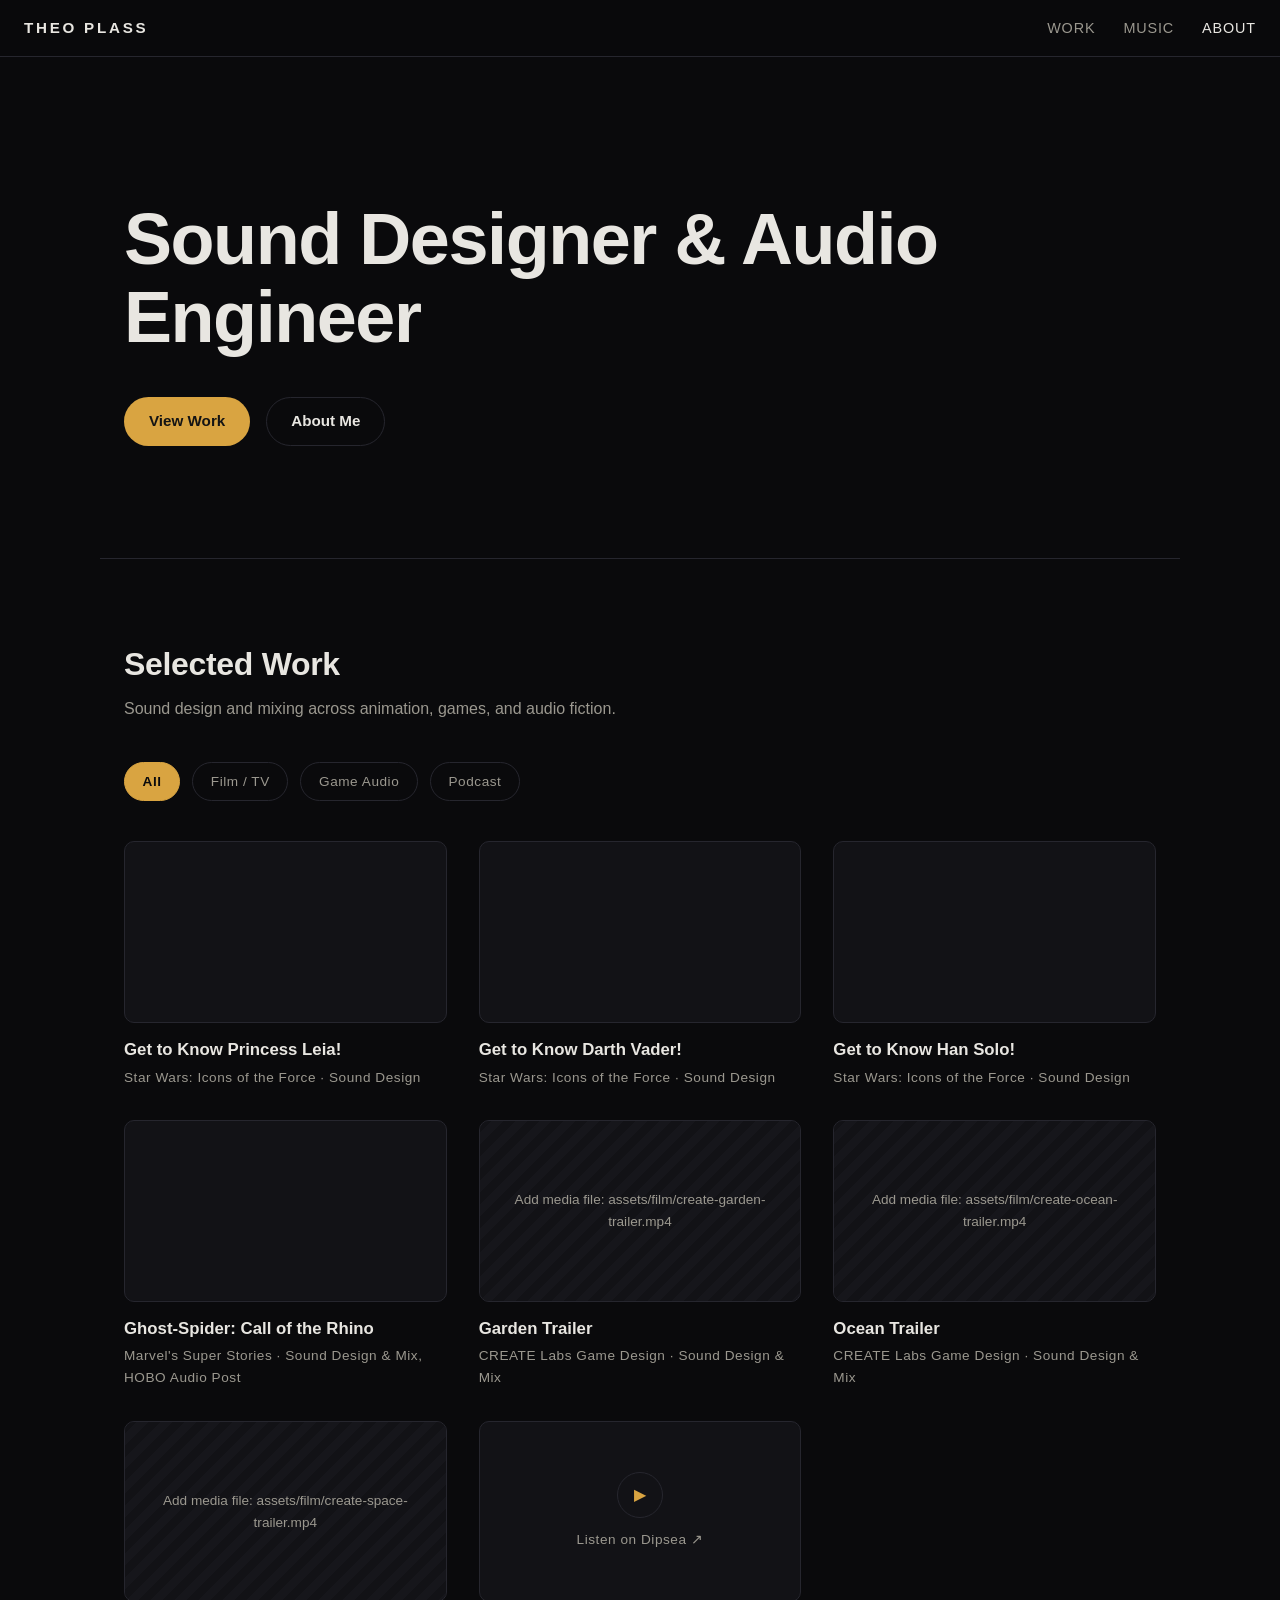
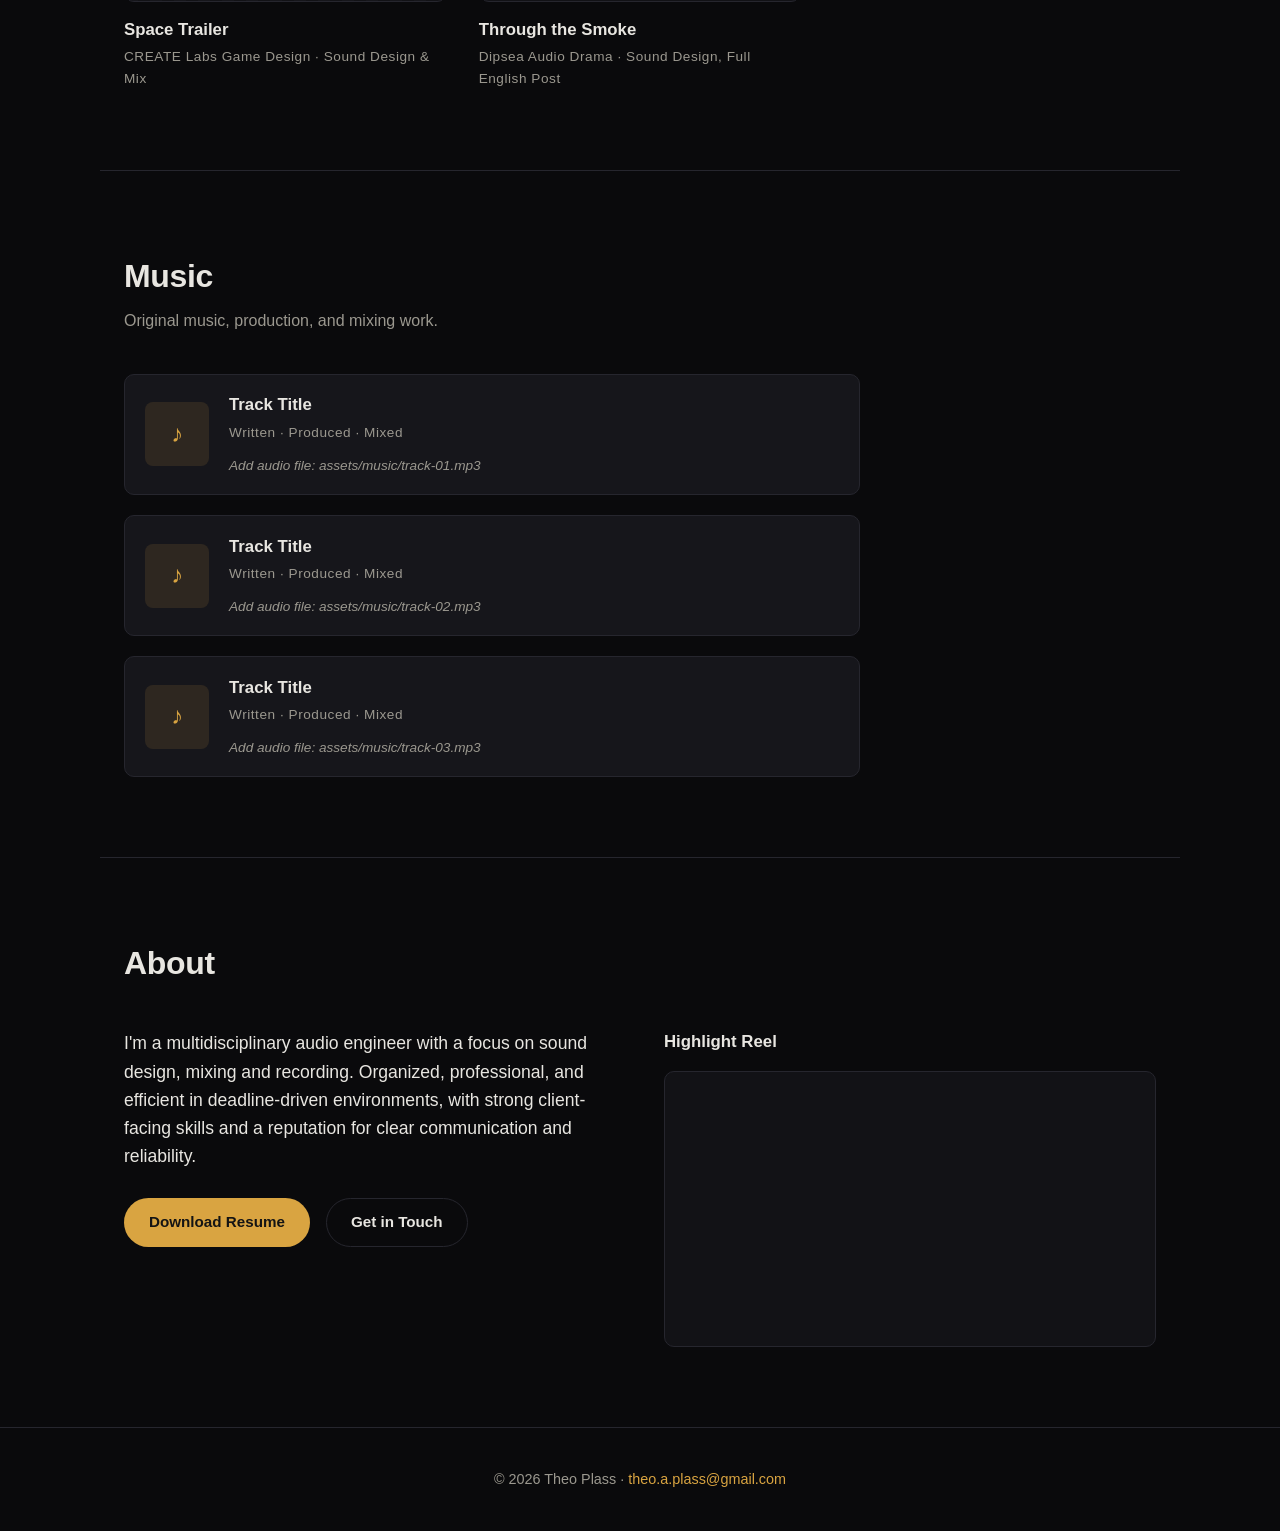
==== commit 9ea38bba: "About bio: first-person phrasing, 'focus on' instead of 'focus in' Co-Authored-By: Claude Fable 5 <n" ====
--- a/index.html
+++ b/index.html
@@ -179,7 +179,7 @@
       <div class="about-grid">
         <div class="about-text">
           <p>
-            Multidisciplinary Audio Engineer with a focus in sound design,
+            I'm a multidisciplinary audio engineer with a focus on sound design,
             mixing and recording. Organized, professional, and efficient in
             deadline-driven environments, with strong client-facing skills
             and a reputation for clear communication and reliability.
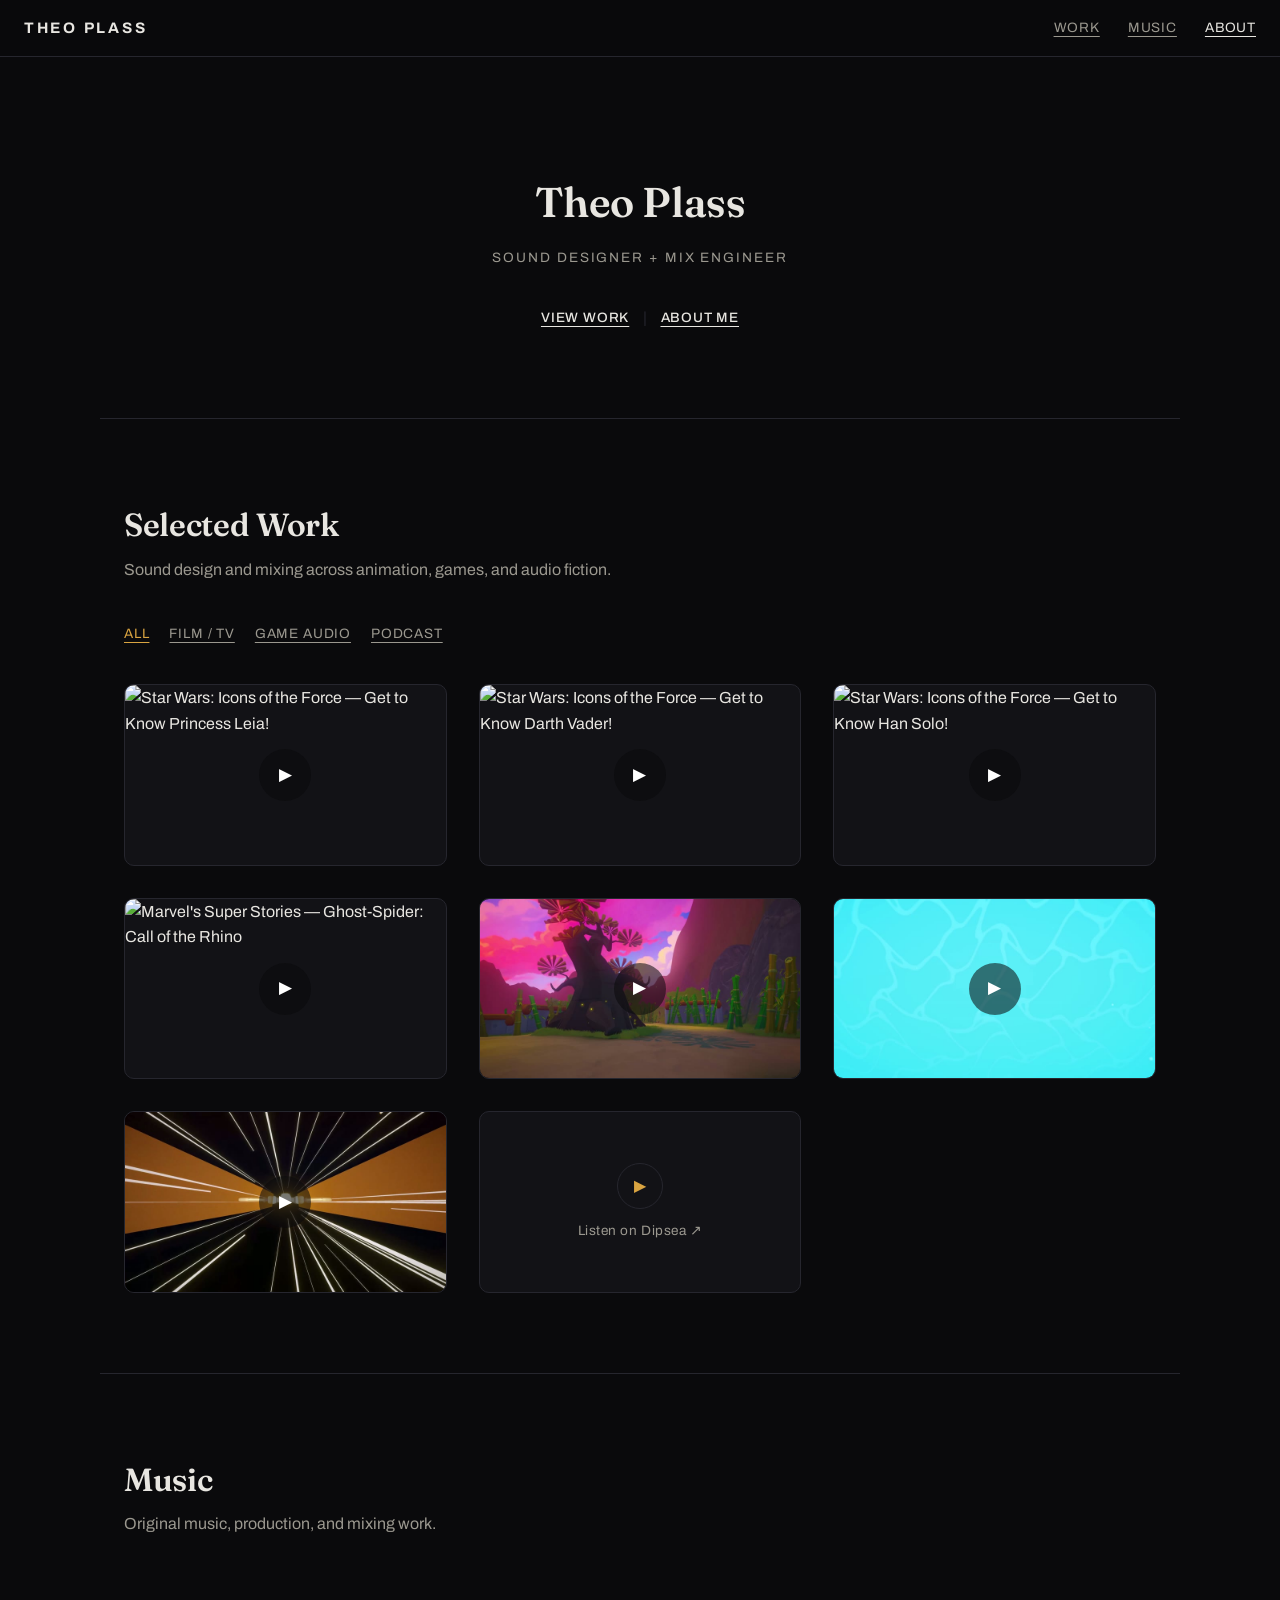
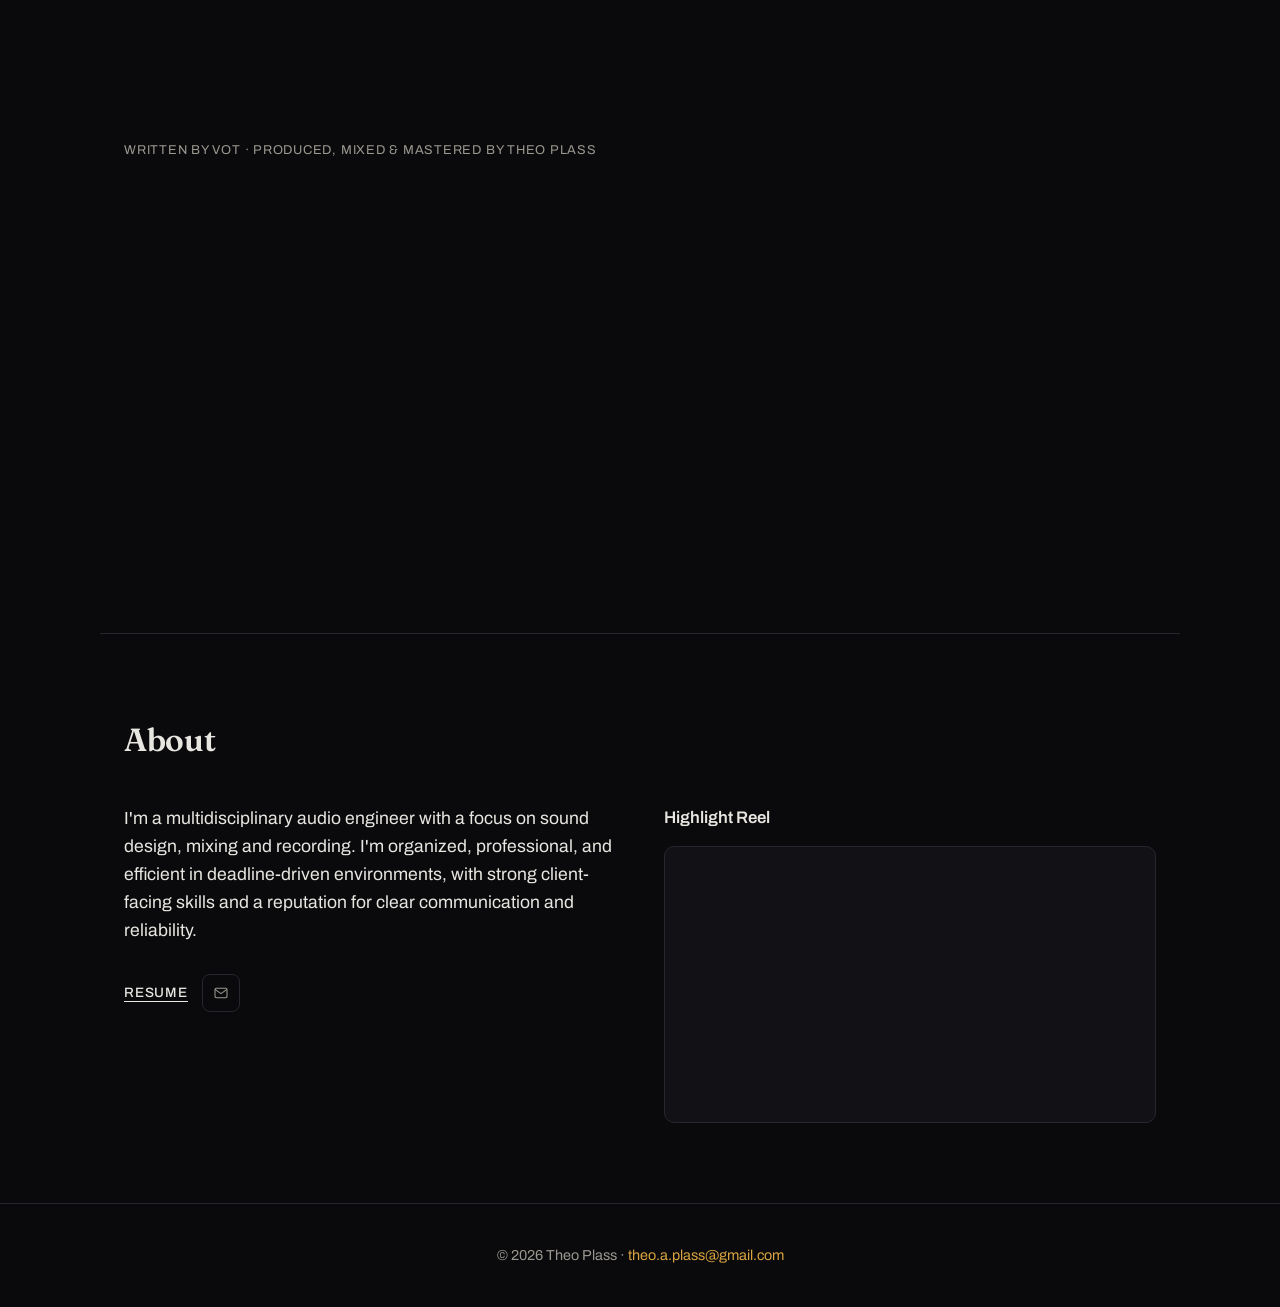
==== commit 33809c06: "Redesign hero/nav/buttons, drop grid titles, add Music + fix layout Following charlesatangana.com's " ====
--- a/index.html
+++ b/index.html
@@ -3,9 +3,12 @@
 <head>
   <meta charset="UTF-8">
   <meta name="viewport" content="width=device-width, initial-scale=1.0">
-  <meta name="description" content="Theo Plass — Sound Designer & Audio Engineer. Portfolio of film/post-production sound work and original music.">
-  <title>Theo Plass — Sound Designer &amp; Audio Engineer</title>
+  <meta name="description" content="Theo Plass — Sound Designer + Mix Engineer. Portfolio of film/post-production sound work and original music.">
+  <title>Theo Plass — Sound Designer + Mix Engineer</title>
   <link rel="icon" href="data:image/svg+xml,<svg xmlns='http://www.w3.org/2000/svg' viewBox='0 0 64 64'><rect width='64' height='64' rx='12' fill='%230a0a0c'/><g fill='%23d9a441'><rect x='12' y='24' width='6' height='16' rx='3'/><rect x='25' y='14' width='6' height='36' rx='3'/><rect x='38' y='20' width='6' height='24' rx='3'/><rect x='51' y='27' width='6' height='10' rx='3'/></g></svg>">
+  <link rel="preconnect" href="https://fonts.googleapis.com">
+  <link rel="preconnect" href="https://fonts.gstatic.com" crossorigin>
+  <link href="https://fonts.googleapis.com/css2?family=Archivo:wght@400;500;600;700&family=Fraunces:ital,opsz,wght@0,9..144,500;0,9..144,600;1,9..144,500&display=swap" rel="stylesheet">
   <link rel="stylesheet" href="css/style.css">
 </head>
 <body>
@@ -23,10 +26,12 @@
 
     <!-- ============ HERO ============ -->
     <section class="hero">
-      <h1 class="hero-title">Sound Designer &amp; Audio Engineer</h1>
+      <p class="hero-name">Theo Plass</p>
+      <p class="hero-role">Sound Designer + Mix Engineer</p>
       <div class="hero-actions">
-        <a class="btn btn-primary" href="#work">View Work</a>
-        <a class="btn btn-ghost" href="#about">About Me</a>
+        <a class="text-link" href="#work">View Work</a>
+        <span class="link-divider" aria-hidden="true">|</span>
+        <a class="text-link" href="#about">About Me</a>
       </div>
     </section>
 
@@ -46,85 +51,68 @@
 
       <div class="work-grid">
         <!--
-          To add a piece of work: copy a card, set data-category to one of
-          film-tv / game-audio / podcast (or a new value — add a matching
-          filter button above), and swap the embed, title, and credit line.
+          To add a piece of work: copy a card. Each card is a single <a> to a
+          dedicated page (in work/) holding the actual embed and a one-line
+          credit — the grid itself only shows a thumbnail, no titles.
         -->
-        <article class="work-card" data-category="film-tv">
+        <a class="work-card" data-category="film-tv" href="work/get-to-know-princess-leia.html">
           <div class="media-frame">
-            <iframe src="https://www.youtube.com/embed/upkp6j7S69U" title="Get to Know Princess Leia! — Star Wars: Icons of the Force"
-                    loading="lazy" allow="accelerometer; autoplay; clipboard-write; encrypted-media; gyroscope; picture-in-picture"
-                    allowfullscreen></iframe>
+            <img src="https://img.youtube.com/vi/upkp6j7S69U/hqdefault.jpg" alt="Star Wars: Icons of the Force — Get to Know Princess Leia!" loading="lazy">
+            <span class="play-badge" aria-hidden="true">▶</span>
           </div>
-          <h3 class="card-title">Get to Know Princess Leia!</h3>
-          <p class="card-meta">Star Wars: Icons of the Force · Sound Design</p>
-        </article>
+        </a>
 
-        <article class="work-card" data-category="film-tv">
+        <a class="work-card" data-category="film-tv" href="work/get-to-know-darth-vader.html">
           <div class="media-frame">
-            <iframe src="https://www.youtube.com/embed/Q9laRy5OYW8" title="Get to Know Darth Vader! — Star Wars: Icons of the Force"
-                    loading="lazy" allow="accelerometer; autoplay; clipboard-write; encrypted-media; gyroscope; picture-in-picture"
-                    allowfullscreen></iframe>
+            <img src="https://img.youtube.com/vi/Q9laRy5OYW8/hqdefault.jpg" alt="Star Wars: Icons of the Force — Get to Know Darth Vader!" loading="lazy">
+            <span class="play-badge" aria-hidden="true">▶</span>
           </div>
-          <h3 class="card-title">Get to Know Darth Vader!</h3>
-          <p class="card-meta">Star Wars: Icons of the Force · Sound Design</p>
-        </article>
+        </a>
 
-        <article class="work-card" data-category="film-tv">
+        <a class="work-card" data-category="film-tv" href="work/get-to-know-han-solo.html">
           <div class="media-frame">
-            <iframe src="https://www.youtube.com/embed/E98DrGfgNow" title="Get to Know Han Solo! — Star Wars: Icons of the Force"
-                    loading="lazy" allow="accelerometer; autoplay; clipboard-write; encrypted-media; gyroscope; picture-in-picture"
-                    allowfullscreen></iframe>
+            <img src="https://img.youtube.com/vi/E98DrGfgNow/hqdefault.jpg" alt="Star Wars: Icons of the Force — Get to Know Han Solo!" loading="lazy">
+            <span class="play-badge" aria-hidden="true">▶</span>
           </div>
-          <h3 class="card-title">Get to Know Han Solo!</h3>
-          <p class="card-meta">Star Wars: Icons of the Force · Sound Design</p>
-        </article>
+        </a>
 
-        <article class="work-card" data-category="film-tv">
+        <a class="work-card" data-category="film-tv" href="work/ghost-spider-call-of-the-rhino.html">
           <div class="media-frame">
-            <iframe src="https://www.youtube.com/embed/u_9VSUQEDnI" title="Ghost-Spider: Call of the Rhino — Marvel's Super Stories"
-                    loading="lazy" allow="accelerometer; autoplay; clipboard-write; encrypted-media; gyroscope; picture-in-picture"
-                    allowfullscreen></iframe>
+            <img src="https://img.youtube.com/vi/u_9VSUQEDnI/hqdefault.jpg" alt="Marvel's Super Stories — Ghost-Spider: Call of the Rhino" loading="lazy">
+            <span class="play-badge" aria-hidden="true">▶</span>
           </div>
-          <h3 class="card-title">Ghost-Spider: Call of the Rhino</h3>
-          <p class="card-meta">Marvel's Super Stories · Sound Design &amp; Mix, HOBO Audio Post</p>
-        </article>
+        </a>
 
-        <article class="work-card" data-category="game-audio">
+        <a class="work-card" data-category="game-audio" href="work/garden-trailer.html">
           <div class="media-frame">
-            <video controls preload="metadata" src="assets/film/create-garden-trailer.mp4"></video>
+            <img src="assets/img/garden-trailer-poster.jpg" alt="CREATE Labs — Garden Trailer" loading="lazy">
+            <span class="play-badge" aria-hidden="true">▶</span>
           </div>
-          <h3 class="card-title">Garden Trailer</h3>
-          <p class="card-meta">CREATE Labs Game Design · Sound Design &amp; Mix</p>
-        </article>
+        </a>
 
-        <article class="work-card" data-category="game-audio">
+        <a class="work-card" data-category="game-audio" href="work/ocean-trailer.html">
           <div class="media-frame">
-            <video controls preload="metadata" src="assets/film/create-ocean-trailer.mp4"></video>
+            <img src="assets/img/ocean-trailer-poster.jpg" alt="CREATE Labs — Ocean Trailer" loading="lazy">
+            <span class="play-badge" aria-hidden="true">▶</span>
           </div>
-          <h3 class="card-title">Ocean Trailer</h3>
-          <p class="card-meta">CREATE Labs Game Design · Sound Design &amp; Mix</p>
-        </article>
+        </a>
 
-        <article class="work-card" data-category="game-audio">
+        <a class="work-card" data-category="game-audio" href="work/space-trailer.html">
           <div class="media-frame">
-            <video controls preload="metadata" src="assets/film/create-space-trailer.mp4"></video>
+            <img src="assets/img/space-trailer-poster.jpg" alt="CREATE Labs — Space Trailer" loading="lazy">
+            <span class="play-badge" aria-hidden="true">▶</span>
           </div>
-          <h3 class="card-title">Space Trailer</h3>
-          <p class="card-meta">CREATE Labs Game Design · Sound Design &amp; Mix</p>
-        </article>
+        </a>
 
-        <article class="work-card" data-category="podcast">
-          <a class="media-frame media-frame-link" href="https://www.dipseastories.com/audiobooks/through-the-smoke-series/"
-             target="_blank" rel="noopener">
+        <a class="work-card" data-category="podcast" href="https://www.dipseastories.com/audiobooks/through-the-smoke-series/"
+           target="_blank" rel="noopener">
+          <div class="media-frame media-frame-link">
             <span class="link-frame-inner">
               <span class="link-icon" aria-hidden="true">▶</span>
               <span class="link-label">Listen on Dipsea ↗</span>
             </span>
-          </a>
-          <h3 class="card-title">Through the Smoke</h3>
-          <p class="card-meta">Dipsea Audio Drama · Sound Design, Full English Post</p>
-        </article>
+          </div>
+        </a>
       </div>
     </section>
 
@@ -135,38 +123,22 @@
         <p class="section-sub">Original music, production, and mixing work.</p>
       </div>
 
-      <div class="track-list">
-        <!--
-          To add a track: drop the audio file in assets/music/ and copy this row.
-          Optionally add cover art in assets/img/ and set it as the .track-art img src.
-          For SoundCloud/Spotify/Bandcamp, replace the row with the platform's embed iframe.
-        -->
-        <article class="track">
-          <div class="track-art" aria-hidden="true"><span>♪</span></div>
-          <div class="track-body">
-            <h3 class="card-title">Track Title</h3>
-            <p class="card-meta">Written · Produced · Mixed</p>
-            <audio controls preload="metadata" src="assets/music/track-01.mp3"></audio>
-          </div>
-        </article>
+      <div class="music-grid">
+        <!-- To add a track/album: paste its Spotify embed iframe (Share → Embed) and a credit line. -->
+        <div class="music-embed">
+          <iframe style="border-radius: 12px" src="https://open.spotify.com/embed/album/7IHUwPGI8pQwedPpxOKqIS?utm_source=oembed"
+                  width="100%" height="152" frameborder="0" allowfullscreen
+                  allow="autoplay; clipboard-write; encrypted-media; fullscreen; picture-in-picture"
+                  loading="lazy" title="Spotify Embed: disconnected"></iframe>
+          <p class="work-credit">Written by VOT · Produced, Mixed &amp; Mastered by Theo Plass</p>
+        </div>
 
-        <article class="track">
-          <div class="track-art" aria-hidden="true"><span>♪</span></div>
-          <div class="track-body">
-            <h3 class="card-title">Track Title</h3>
-            <p class="card-meta">Written · Produced · Mixed</p>
-            <audio controls preload="metadata" src="assets/music/track-02.mp3"></audio>
-          </div>
-        </article>
-
-        <article class="track">
-          <div class="track-art" aria-hidden="true"><span>♪</span></div>
-          <div class="track-body">
-            <h3 class="card-title">Track Title</h3>
-            <p class="card-meta">Written · Produced · Mixed</p>
-            <audio controls preload="metadata" src="assets/music/track-03.mp3"></audio>
-          </div>
-        </article>
+        <div class="music-embed">
+          <iframe style="border-radius: 12px" src="https://open.spotify.com/embed/album/0MZhXId1oIeiaeX86BJCoq?utm_source=oembed"
+                  width="100%" height="352" frameborder="0" allowfullscreen
+                  allow="autoplay; clipboard-write; encrypted-media; fullscreen; picture-in-picture"
+                  loading="lazy" title="Spotify Embed: In Transit"></iframe>
+        </div>
       </div>
     </section>
 
@@ -180,13 +152,19 @@
         <div class="about-text">
           <p>
             I'm a multidisciplinary audio engineer with a focus on sound design,
-            mixing and recording. Organized, professional, and efficient in
+            mixing and recording. I'm organized, professional, and efficient in
             deadline-driven environments, with strong client-facing skills
             and a reputation for clear communication and reliability.
           </p>
           <div class="about-actions">
-            <a class="btn btn-primary" href="assets/resume/theo-plass-resume.pdf" download>Download Resume</a>
-            <a class="btn btn-ghost" href="mailto:theo.a.plass@gmail.com">Get in Touch</a>
+            <a class="text-link" href="assets/resume/theo-plass-resume.pdf" download>Resume</a>
+            <a class="icon-btn" href="mailto:theo.a.plass@gmail.com" aria-label="Email Theo Plass" title="Email">
+              <svg viewBox="0 0 24 24" width="16" height="16" fill="none" stroke="currentColor" stroke-width="1.6" stroke-linecap="round" stroke-linejoin="round">
+                <rect x="3" y="5" width="18" height="14" rx="2"/>
+                <path d="M3.5 7l8.5 6 8.5-6"/>
+              </svg>
+            </a>
+            <!-- Add a LinkedIn icon-btn here (see README) once the profile URL is available. -->
           </div>
         </div>
 
--- a/css/style.css
+++ b/css/style.css
@@ -1,5 +1,5 @@
 /* ============================================================
-   Harlan Plass — portfolio
+   Theo Plass — portfolio
    Dark cinematic theme
    ============================================================ */
 
@@ -14,6 +14,8 @@
   --accent-soft: rgba(217, 164, 65, 0.12);
   --radius: 10px;
   --max-w: 1080px;
+  --font-display: "Fraunces", Georgia, "Times New Roman", serif;
+  --font-sans: "Archivo", -apple-system, BlinkMacSystemFont, "Segoe UI", Helvetica, Arial, sans-serif;
 }
 
 * { margin: 0; padding: 0; box-sizing: border-box; }
@@ -23,7 +25,7 @@
 body {
   background: var(--bg);
   color: var(--text);
-  font-family: -apple-system, BlinkMacSystemFont, "Segoe UI", Helvetica, Arial, sans-serif;
+  font-family: var(--font-sans);
   line-height: 1.6;
   -webkit-font-smoothing: antialiased;
 }
@@ -62,48 +64,84 @@
 
 .site-nav a {
   color: var(--text-dim);
-  font-size: 0.9rem;
+  font-size: 0.85rem;
   letter-spacing: 0.06em;
   text-transform: uppercase;
+  text-decoration: underline;
+  text-underline-offset: 4px;
   white-space: nowrap;
 }
 .site-nav a:hover,
-.site-nav a.active { color: var(--text); text-decoration: none; }
+.site-nav a.active { color: var(--text); }
 
 /* ---------- hero ---------- */
 
 .hero {
   max-width: var(--max-w);
   margin: 0 auto;
-  padding: 9rem 1.5rem 7rem;
-}
-
-.hero-title {
-  font-size: clamp(2.5rem, 7vw, 4.5rem);
-  line-height: 1.08;
-  font-weight: 700;
+  padding: 7rem 1.5rem 5.5rem;
+  text-align: center;
+}
+
+.hero-name {
+  font-family: var(--font-display);
+  font-weight: 600;
+  font-size: clamp(1.9rem, 4vw, 2.6rem);
+  letter-spacing: -0.01em;
+}
+
+.hero-role {
+  font-family: var(--font-sans);
+  color: var(--text-dim);
+  text-transform: uppercase;
+  letter-spacing: 0.14em;
+  font-size: 0.85rem;
+  margin-top: 0.7rem;
+}
+
+.hero-actions {
+  display: flex;
+  justify-content: center;
+  align-items: center;
+  gap: 0.85rem;
+  margin-top: 2.25rem;
+}
+
+.link-divider { color: var(--line); }
+
+/* ---------- text links & icon buttons ---------- */
+
+.text-link {
+  font-family: var(--font-sans);
+  font-size: 0.85rem;
+  font-weight: 500;
+  letter-spacing: 0.06em;
+  text-transform: uppercase;
+  text-decoration: underline;
+  text-underline-offset: 4px;
+  color: var(--text);
+}
+.text-link:hover { color: var(--accent); }
+
+.icon-btn {
+  width: 38px;
+  height: 38px;
+  display: inline-flex;
+  align-items: center;
+  justify-content: center;
+  border: 1px solid var(--line);
+  border-radius: 8px;
+  color: var(--text-dim);
+  transition: color 0.15s, border-color 0.15s;
+}
+.icon-btn:hover { color: var(--accent); border-color: var(--accent); text-decoration: none; }
+
+.icon-btn-label {
+  font-family: var(--font-display);
+  font-weight: 600;
+  font-size: 0.85rem;
   letter-spacing: -0.02em;
 }
-
-.hero-actions { display: flex; gap: 1rem; margin-top: 2.5rem; }
-
-/* ---------- buttons ---------- */
-
-.btn {
-  display: inline-block;
-  padding: 0.7rem 1.5rem;
-  border-radius: 999px;
-  font-size: 0.95rem;
-  font-weight: 600;
-  border: 1px solid transparent;
-}
-.btn:hover { text-decoration: none; }
-
-.btn-primary { background: var(--accent); color: #141414; }
-.btn-primary:hover { filter: brightness(1.1); }
-
-.btn-ghost { border-color: var(--line); color: var(--text); }
-.btn-ghost:hover { border-color: var(--accent); color: var(--accent); }
 
 /* ---------- sections ---------- */
 
@@ -117,6 +155,8 @@
 .section-head { margin-bottom: 2.5rem; }
 
 .section-head h2 {
+  font-family: var(--font-display);
+  font-weight: 600;
   font-size: 2rem;
   letter-spacing: -0.01em;
 }
@@ -125,11 +165,12 @@
 
 .card-title { font-size: 1.05rem; font-weight: 600; }
 
-.card-meta {
-  color: var(--text-dim);
-  font-size: 0.85rem;
-  letter-spacing: 0.04em;
-  margin-top: 0.15rem;
+.work-credit {
+  color: var(--text-dim);
+  font-size: 0.8rem;
+  letter-spacing: 0.06em;
+  text-transform: uppercase;
+  margin-top: 0.7rem;
 }
 
 /* ---------- media frames (video) ---------- */
@@ -144,14 +185,15 @@
 }
 
 .media-frame video,
-.media-frame iframe {
+.media-frame iframe,
+.media-frame img {
   width: 100%;
   height: 100%;
   border: 0;
   object-fit: cover;
 }
 
-/* shown by js when the media file is missing */
+/* shown by js when a self-hosted media file is missing (used on work pages) */
 .media-frame.missing::after {
   content: "Add media file: " attr(data-src);
   position: absolute;
@@ -174,30 +216,30 @@
 
 .work-filters {
   display: flex;
-  gap: 0.75rem;
   flex-wrap: wrap;
+  gap: 0.6rem 1.25rem;
   margin-bottom: 2.5rem;
+  font-family: var(--font-sans);
+  text-transform: uppercase;
+  letter-spacing: 0.06em;
+  font-size: 0.85rem;
 }
 
 .work-filter {
   font: inherit;
-  font-size: 0.85rem;
-  letter-spacing: 0.04em;
-  color: var(--text-dim);
-  background: transparent;
-  border: 1px solid var(--line);
-  border-radius: 999px;
-  padding: 0.5rem 1.1rem;
+  letter-spacing: inherit;
+  text-transform: inherit;
+  color: var(--text-dim);
+  background: none;
+  border: none;
+  padding: 0;
+  text-decoration: underline;
+  text-underline-offset: 4px;
   cursor: pointer;
-  transition: color 0.15s, border-color 0.15s, background 0.15s;
-}
-.work-filter:hover { color: var(--text); border-color: var(--text-dim); }
-.work-filter.is-active {
-  color: var(--bg);
-  background: var(--accent);
-  border-color: var(--accent);
-  font-weight: 600;
-}
+  transition: color 0.15s;
+}
+.work-filter:hover { color: var(--text); }
+.work-filter.is-active { color: var(--accent); }
 
 .work-grid {
   display: grid;
@@ -207,7 +249,30 @@
 
 .work-card[hidden] { display: none; }
 
-.work-card .card-title { margin-top: 0.9rem; }
+.work-card {
+  display: block;
+  color: inherit;
+}
+.work-card:hover { text-decoration: none; }
+.work-card:hover .media-frame:not(.media-frame-link) { opacity: 0.88; }
+
+.play-badge {
+  position: absolute;
+  inset: 0;
+  margin: auto;
+  width: 52px;
+  height: 52px;
+  display: flex;
+  align-items: center;
+  justify-content: center;
+  border-radius: 50%;
+  background: rgba(10, 10, 12, 0.55);
+  color: #fff;
+  font-size: 1.05rem;
+  pointer-events: none;
+  transition: background 0.15s, color 0.15s, transform 0.15s;
+}
+.work-card:hover .play-badge { background: var(--accent); color: #141414; transform: scale(1.06); }
 
 .media-frame-link {
   display: flex;
@@ -239,54 +304,18 @@
   transition: border-color 0.15s;
 }
 
-.media-frame-link:hover { text-decoration: none; }
-.media-frame-link:hover .link-frame-inner { color: var(--text); }
-.media-frame-link:hover .link-icon { border-color: var(--accent); }
+.work-card:hover .link-frame-inner { color: var(--text); }
+.work-card:hover .link-icon { border-color: var(--accent); }
 
 /* ---------- music ---------- */
 
-.track-list { display: grid; gap: 1.25rem; max-width: 46rem; }
-
-.track {
-  display: flex;
-  gap: 1.25rem;
-  align-items: center;
-  background: var(--bg-card);
-  border: 1px solid var(--line);
-  border-radius: var(--radius);
-  padding: 1.1rem 1.25rem;
-}
-
-.track-art {
-  flex: 0 0 64px;
-  height: 64px;
-  border-radius: 8px;
-  background: var(--accent-soft);
-  color: var(--accent);
-  display: flex;
-  align-items: center;
-  justify-content: center;
-  font-size: 1.5rem;
-  overflow: hidden;
-}
-.track-art img { width: 100%; height: 100%; object-fit: cover; }
-
-.track-body { flex: 1; min-width: 0; }
-
-.track-body audio {
-  width: 100%;
-  margin-top: 0.7rem;
-  height: 36px;
-}
-
-.track-body audio.missing { display: none; }
-
-.missing-note {
-  margin-top: 0.7rem;
-  font-size: 0.85rem;
-  color: var(--text-dim);
-  font-style: italic;
-}
+.music-grid {
+  display: grid;
+  gap: 2.5rem;
+  max-width: 46rem;
+}
+
+.music-embed iframe { display: block; }
 
 /* ---------- about ---------- */
 
@@ -300,9 +329,21 @@
 .about-text p { color: var(--text-dim); margin-bottom: 1rem; }
 .about-text p:first-child { color: var(--text); font-size: 1.1rem; }
 
-.about-actions { display: flex; gap: 1rem; margin-top: 1.75rem; flex-wrap: wrap; }
+.about-actions { display: flex; gap: 0.9rem; align-items: center; margin-top: 1.75rem; flex-wrap: wrap; }
 
 .about-reel .media-frame { margin-top: 0.9rem; }
+
+/* ---------- work pages (work/*.html) ---------- */
+
+.work-page {
+  max-width: 900px;
+  margin: 0 auto;
+  padding: 7rem 1.5rem 6rem;
+}
+
+.work-page .work-credit { text-align: center; margin-top: 1.25rem; }
+
+.work-page .back-link { display: block; text-align: center; margin-top: 3rem; }
 
 /* ---------- footer ---------- */
 
@@ -318,8 +359,8 @@
 
 @media (max-width: 760px) {
   .about-grid { grid-template-columns: 1fr; }
-  .hero { padding: 6rem 1.5rem 4.5rem; }
+  .hero { padding: 5.5rem 1.5rem 4rem; }
   .site-nav { gap: 1rem; }
-  .site-nav a { font-size: 0.8rem; }
+  .site-nav a { font-size: 0.78rem; }
   .wordmark { font-size: 0.85rem; letter-spacing: 0.14em; }
 }
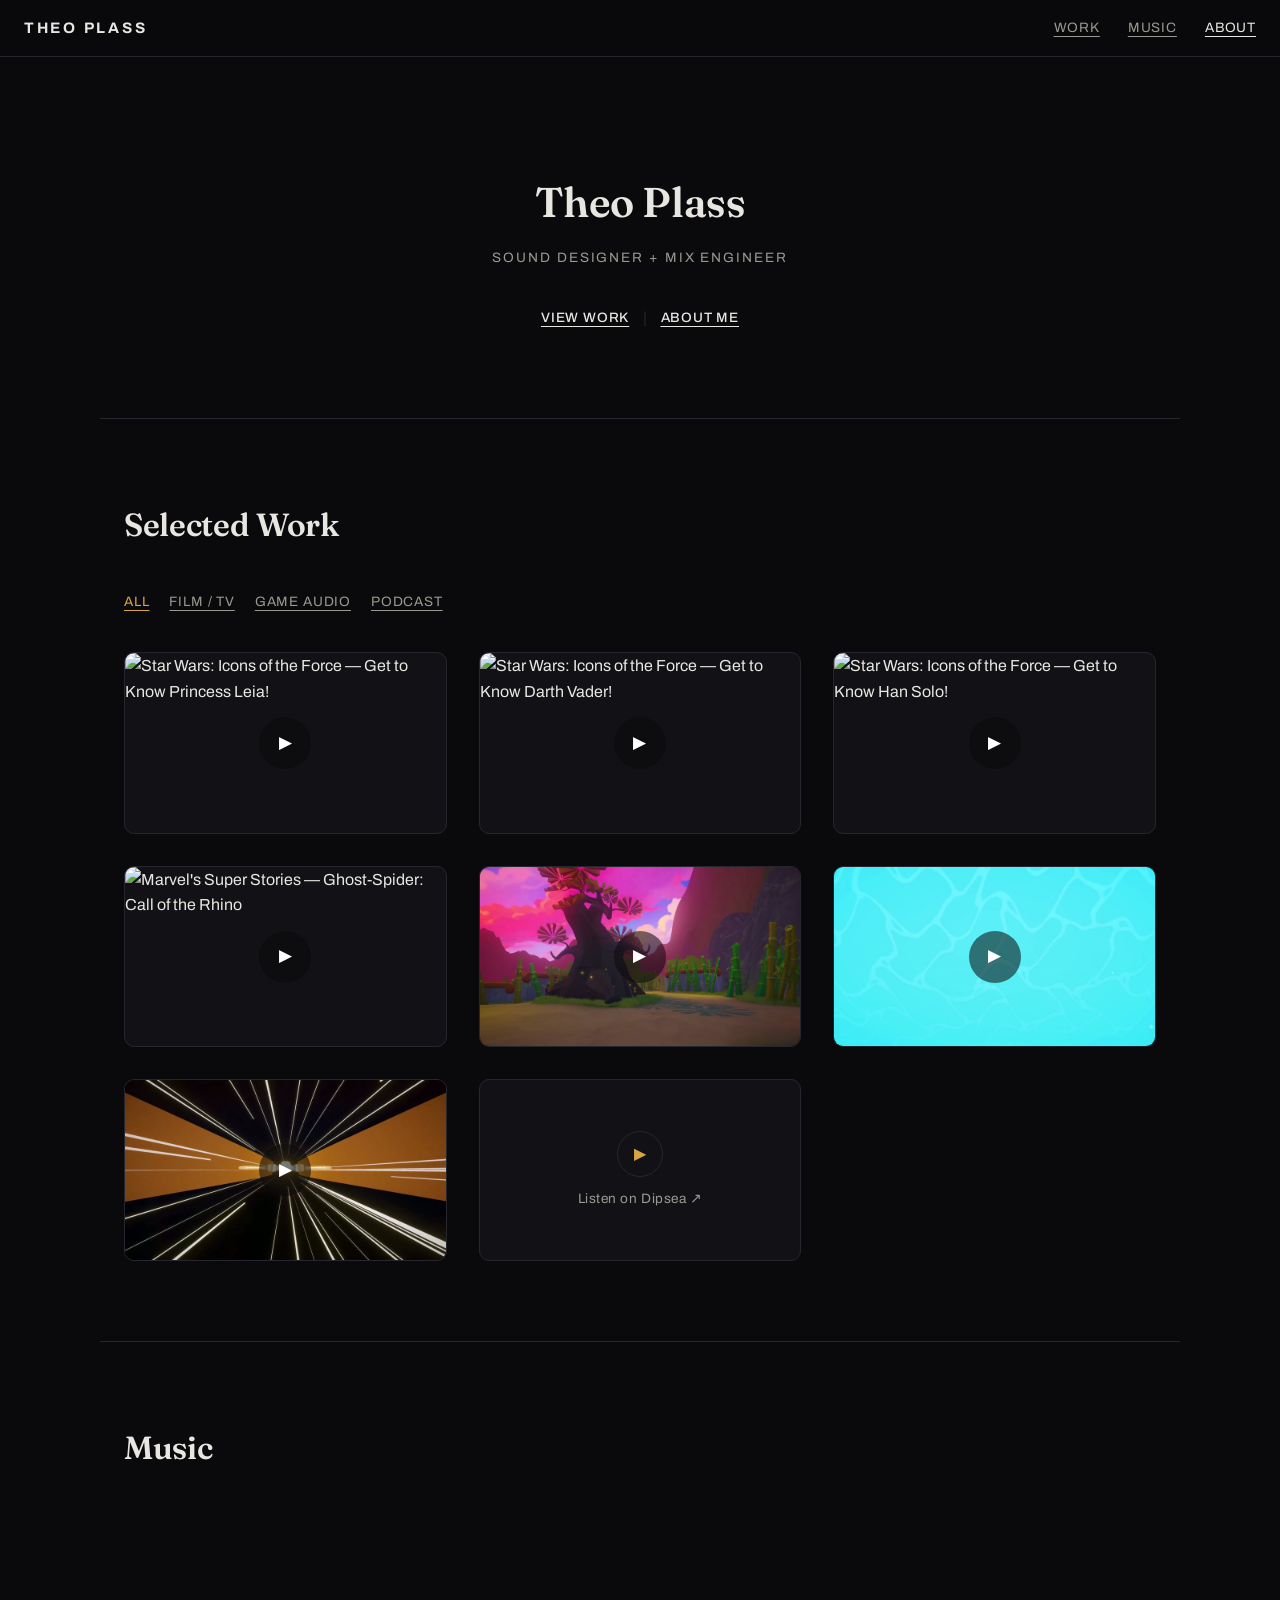
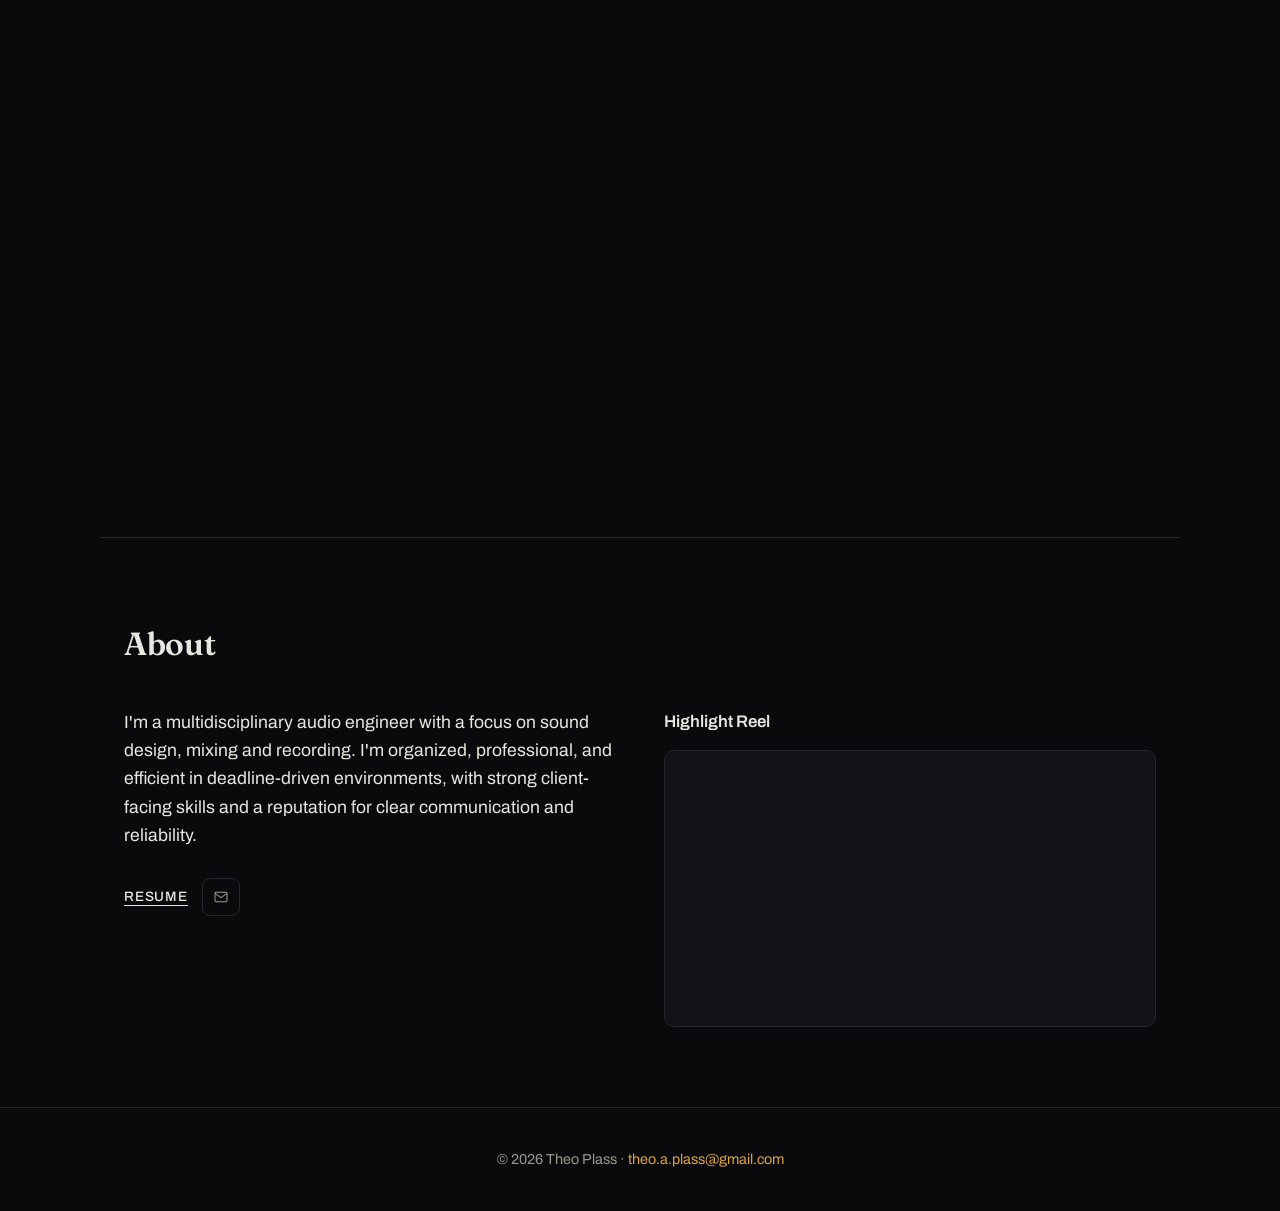
==== commit 6da1c6bf: "Drop section blurbs; add real studio/brand credits to Star Wars & Marvel - Remove the descriptive bl" ====
--- a/index.html
+++ b/index.html
@@ -39,7 +39,6 @@
     <section id="work" class="section">
       <div class="section-head">
         <h2>Selected Work</h2>
-        <p class="section-sub">Sound design and mixing across animation, games, and audio fiction.</p>
       </div>
 
       <div class="work-filters" role="group" aria-label="Filter selected work by category">
@@ -120,7 +119,6 @@
     <section id="music" class="section">
       <div class="section-head">
         <h2>Music</h2>
-        <p class="section-sub">Original music, production, and mixing work.</p>
       </div>
 
       <div class="music-grid">
@@ -130,7 +128,6 @@
                   width="100%" height="152" frameborder="0" allowfullscreen
                   allow="autoplay; clipboard-write; encrypted-media; fullscreen; picture-in-picture"
                   loading="lazy" title="Spotify Embed: disconnected"></iframe>
-          <p class="work-credit">Written by VOT · Produced, Mixed &amp; Mastered by Theo Plass</p>
         </div>
 
         <div class="music-embed">
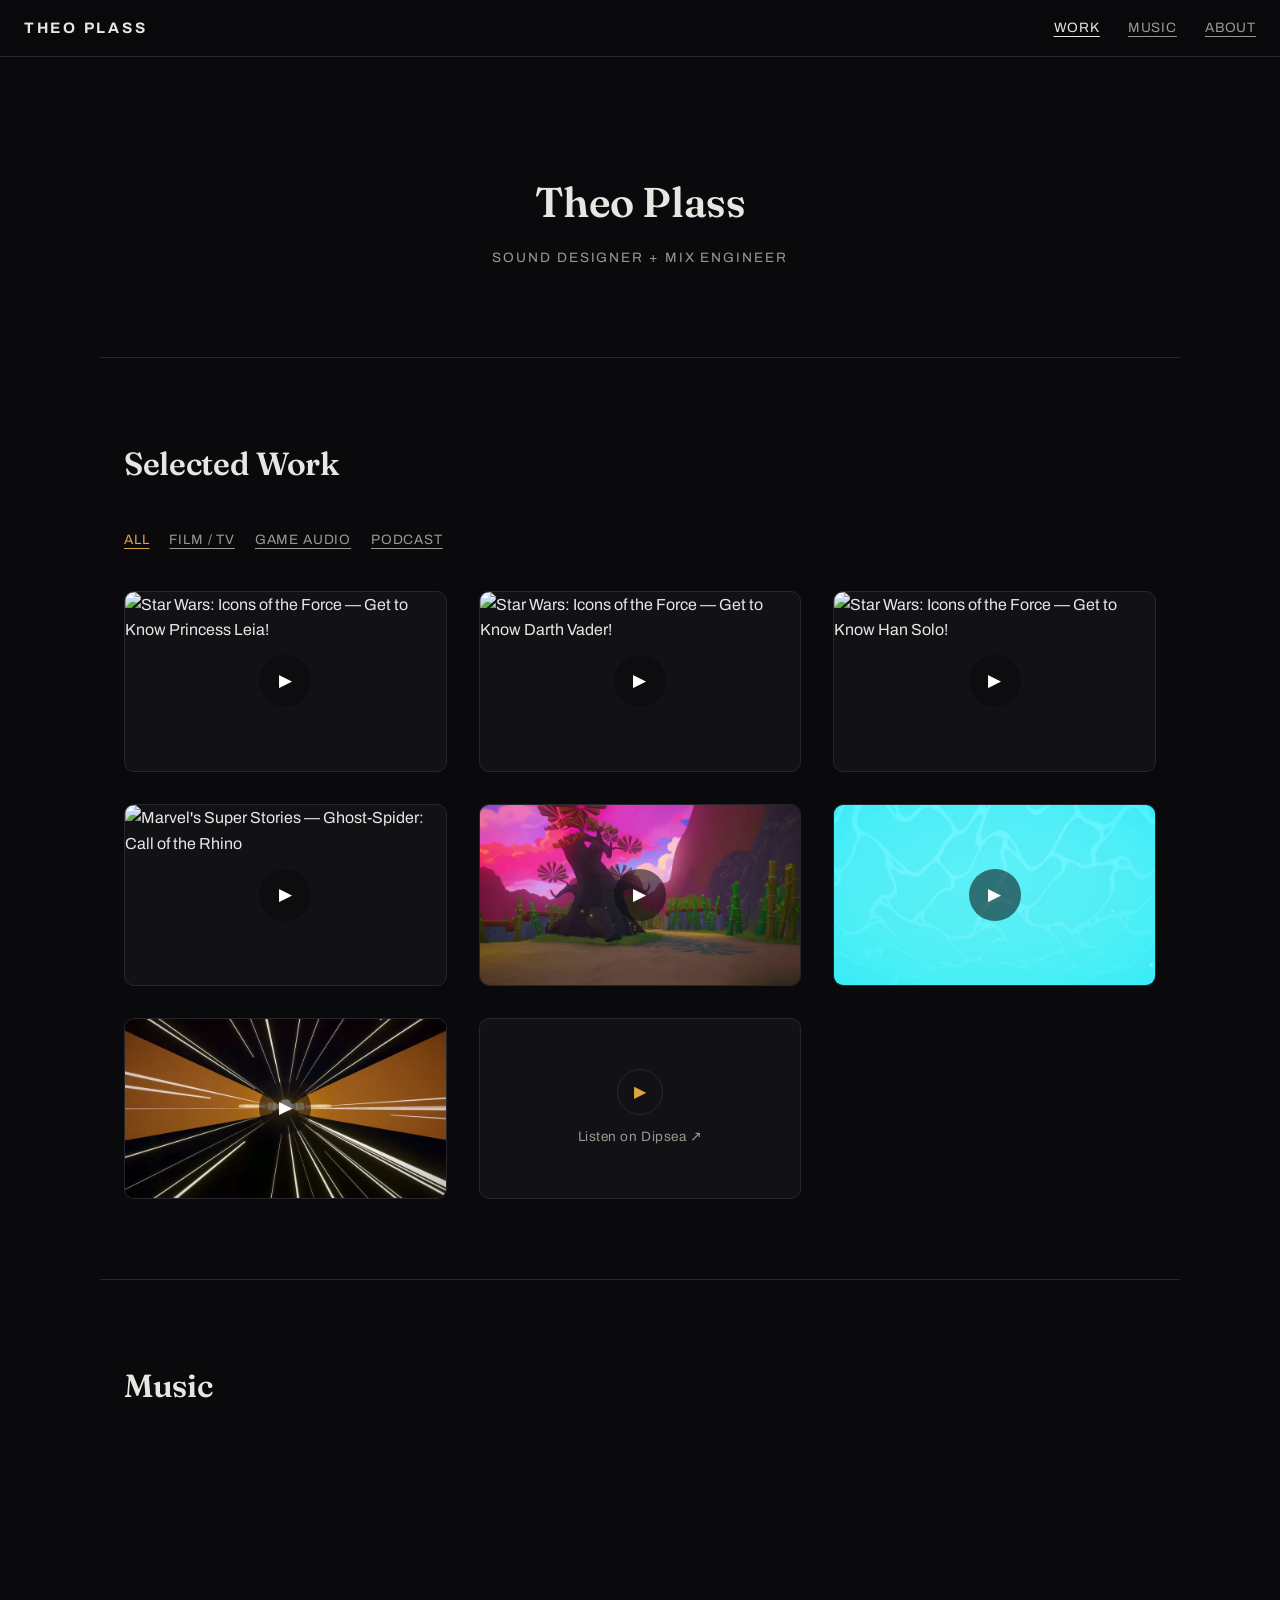
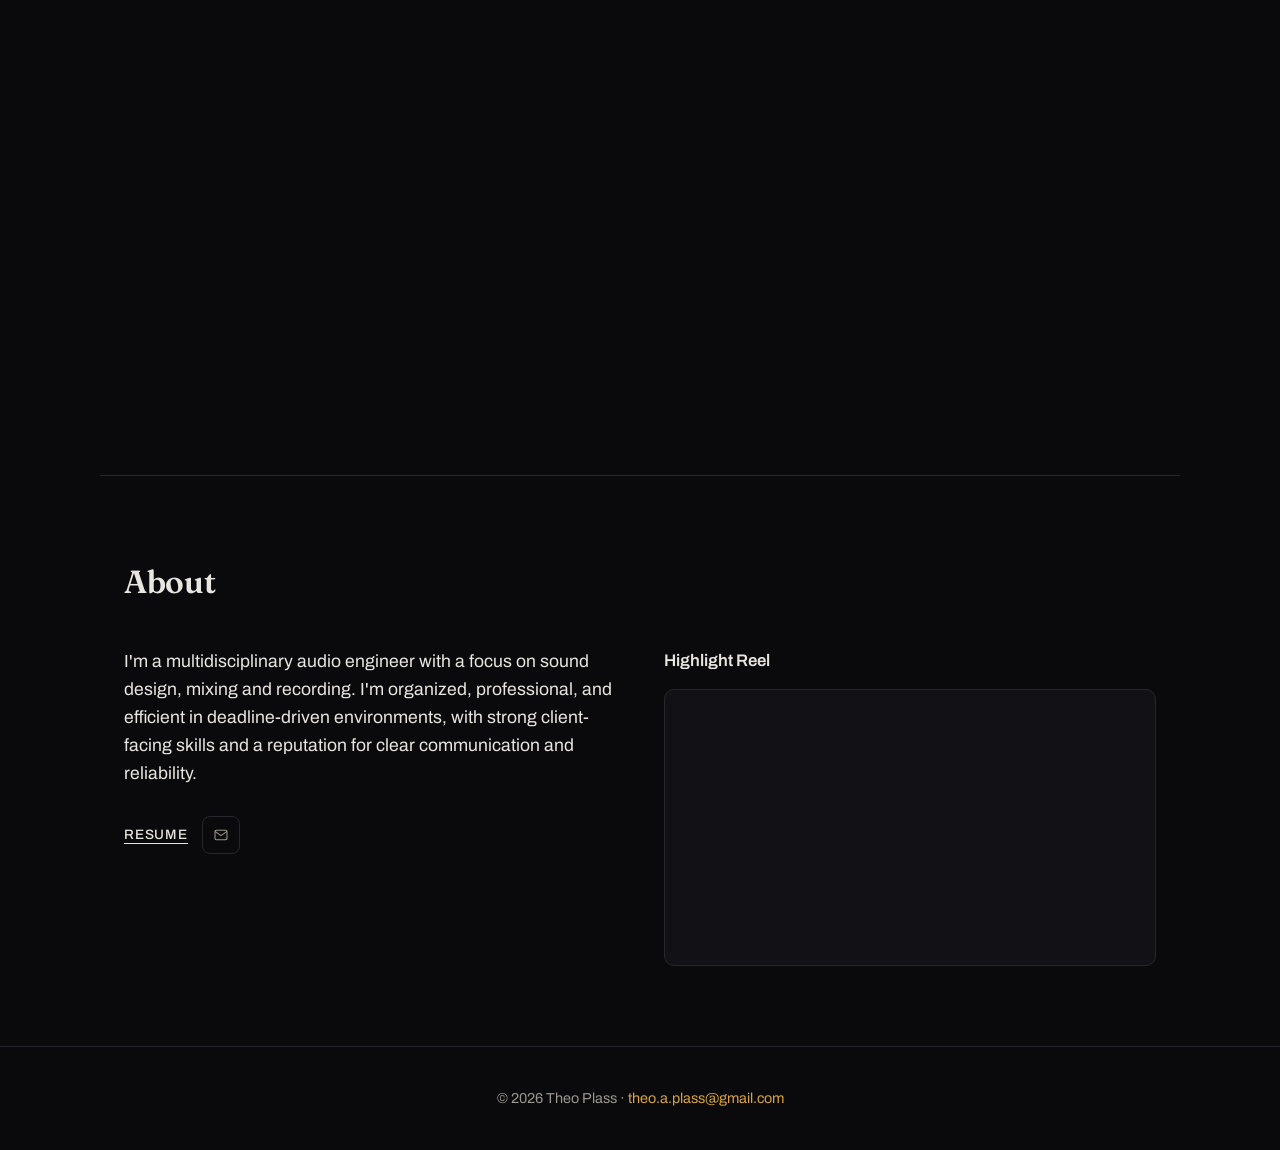
==== commit 4a2d7d89: "Remove redundant View Work / About Me links from hero Nav already covers this; hero is now just name" ====
--- a/index.html
+++ b/index.html
@@ -28,11 +28,6 @@
     <section class="hero">
       <p class="hero-name">Theo Plass</p>
       <p class="hero-role">Sound Designer + Mix Engineer</p>
-      <div class="hero-actions">
-        <a class="text-link" href="#work">View Work</a>
-        <span class="link-divider" aria-hidden="true">|</span>
-        <a class="text-link" href="#about">About Me</a>
-      </div>
     </section>
 
     <!-- ============ SELECTED WORK ============ -->
--- a/css/style.css
+++ b/css/style.css
@@ -99,16 +99,6 @@
   margin-top: 0.7rem;
 }
 
-.hero-actions {
-  display: flex;
-  justify-content: center;
-  align-items: center;
-  gap: 0.85rem;
-  margin-top: 2.25rem;
-}
-
-.link-divider { color: var(--line); }
-
 /* ---------- text links & icon buttons ---------- */
 
 .text-link {
